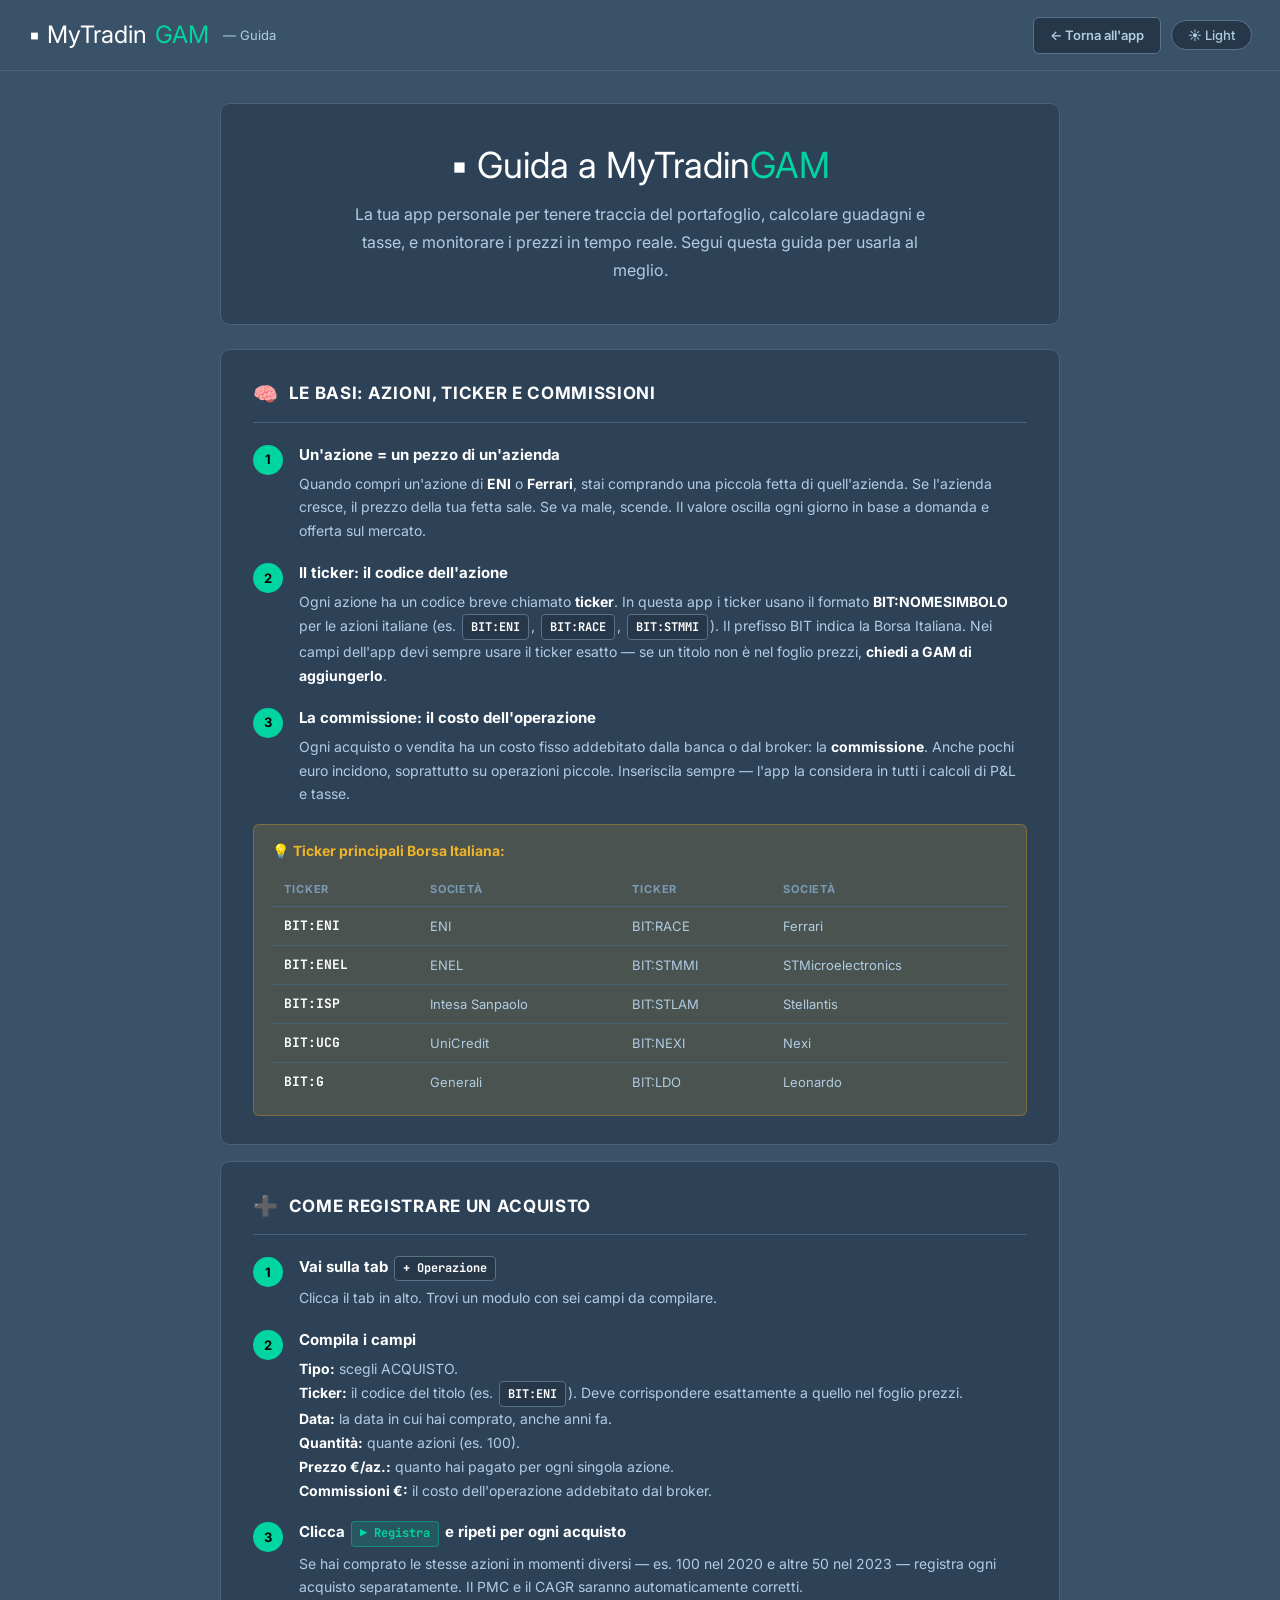
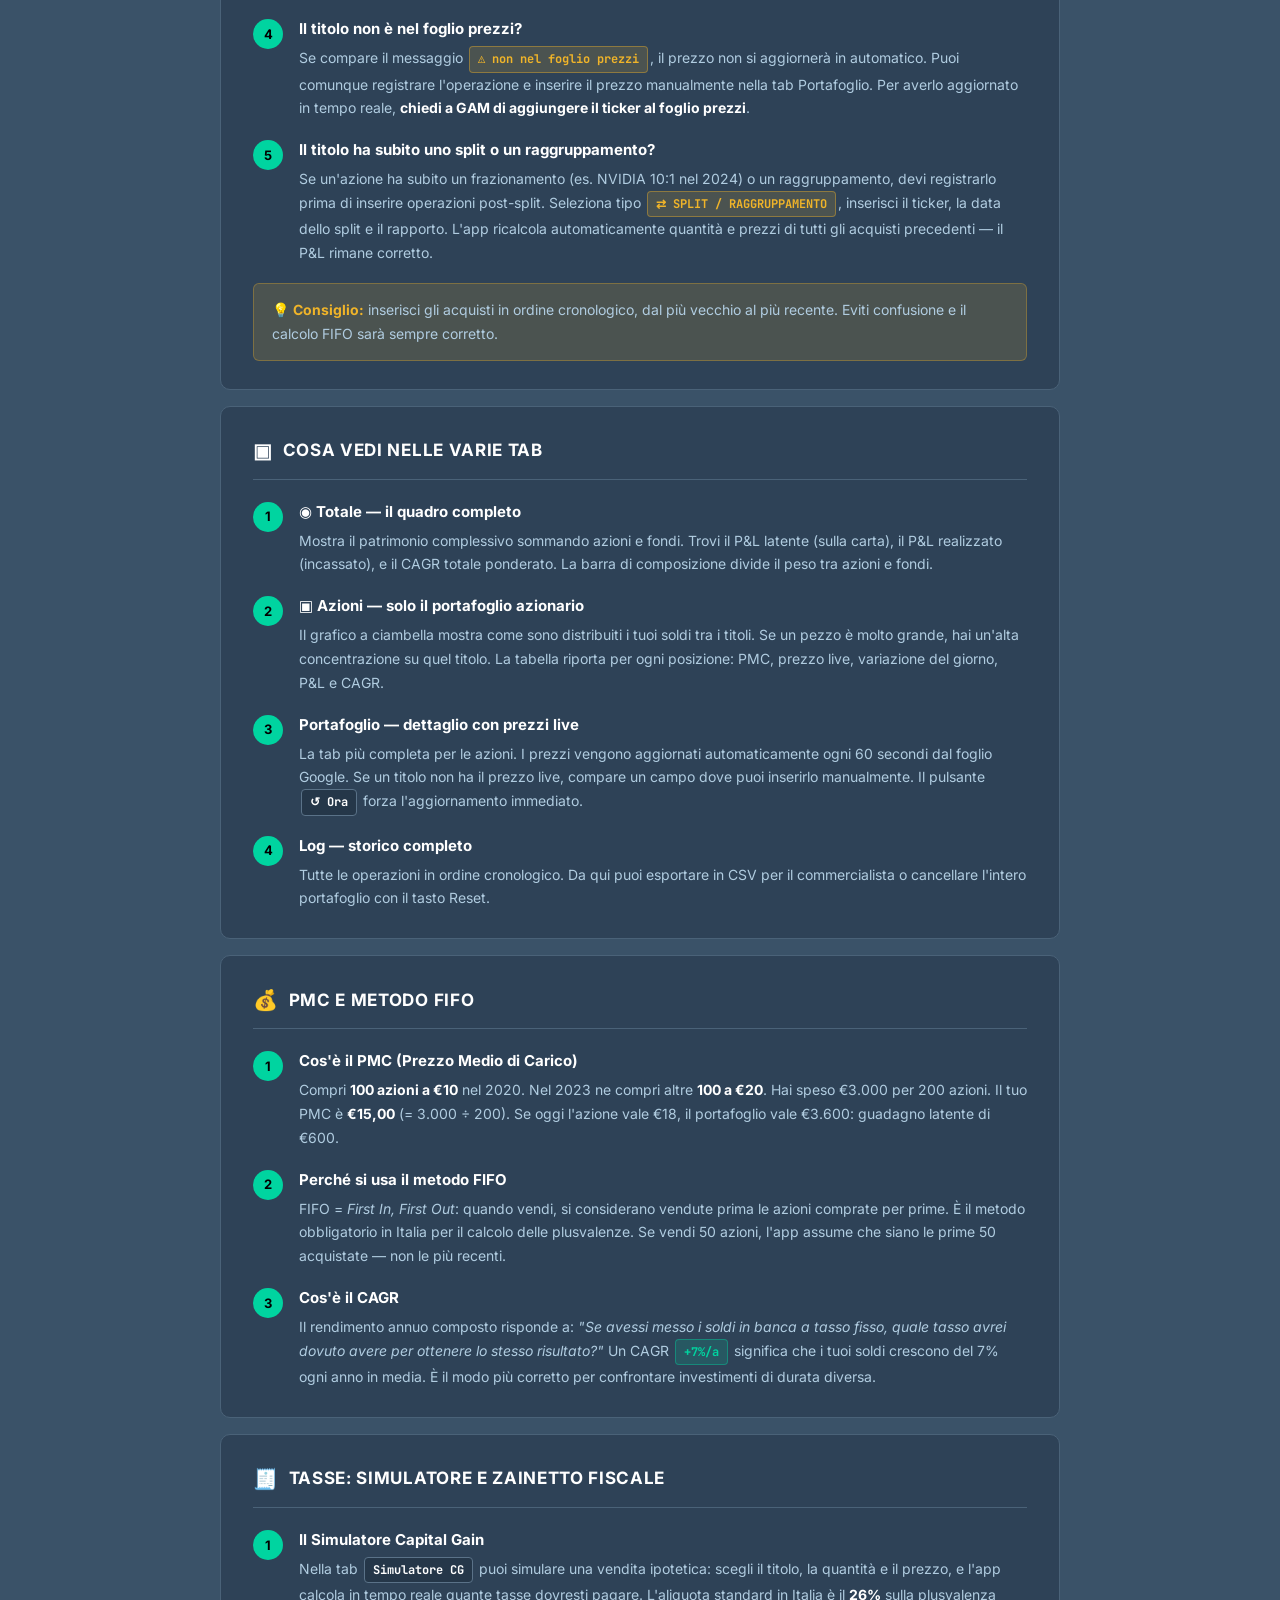
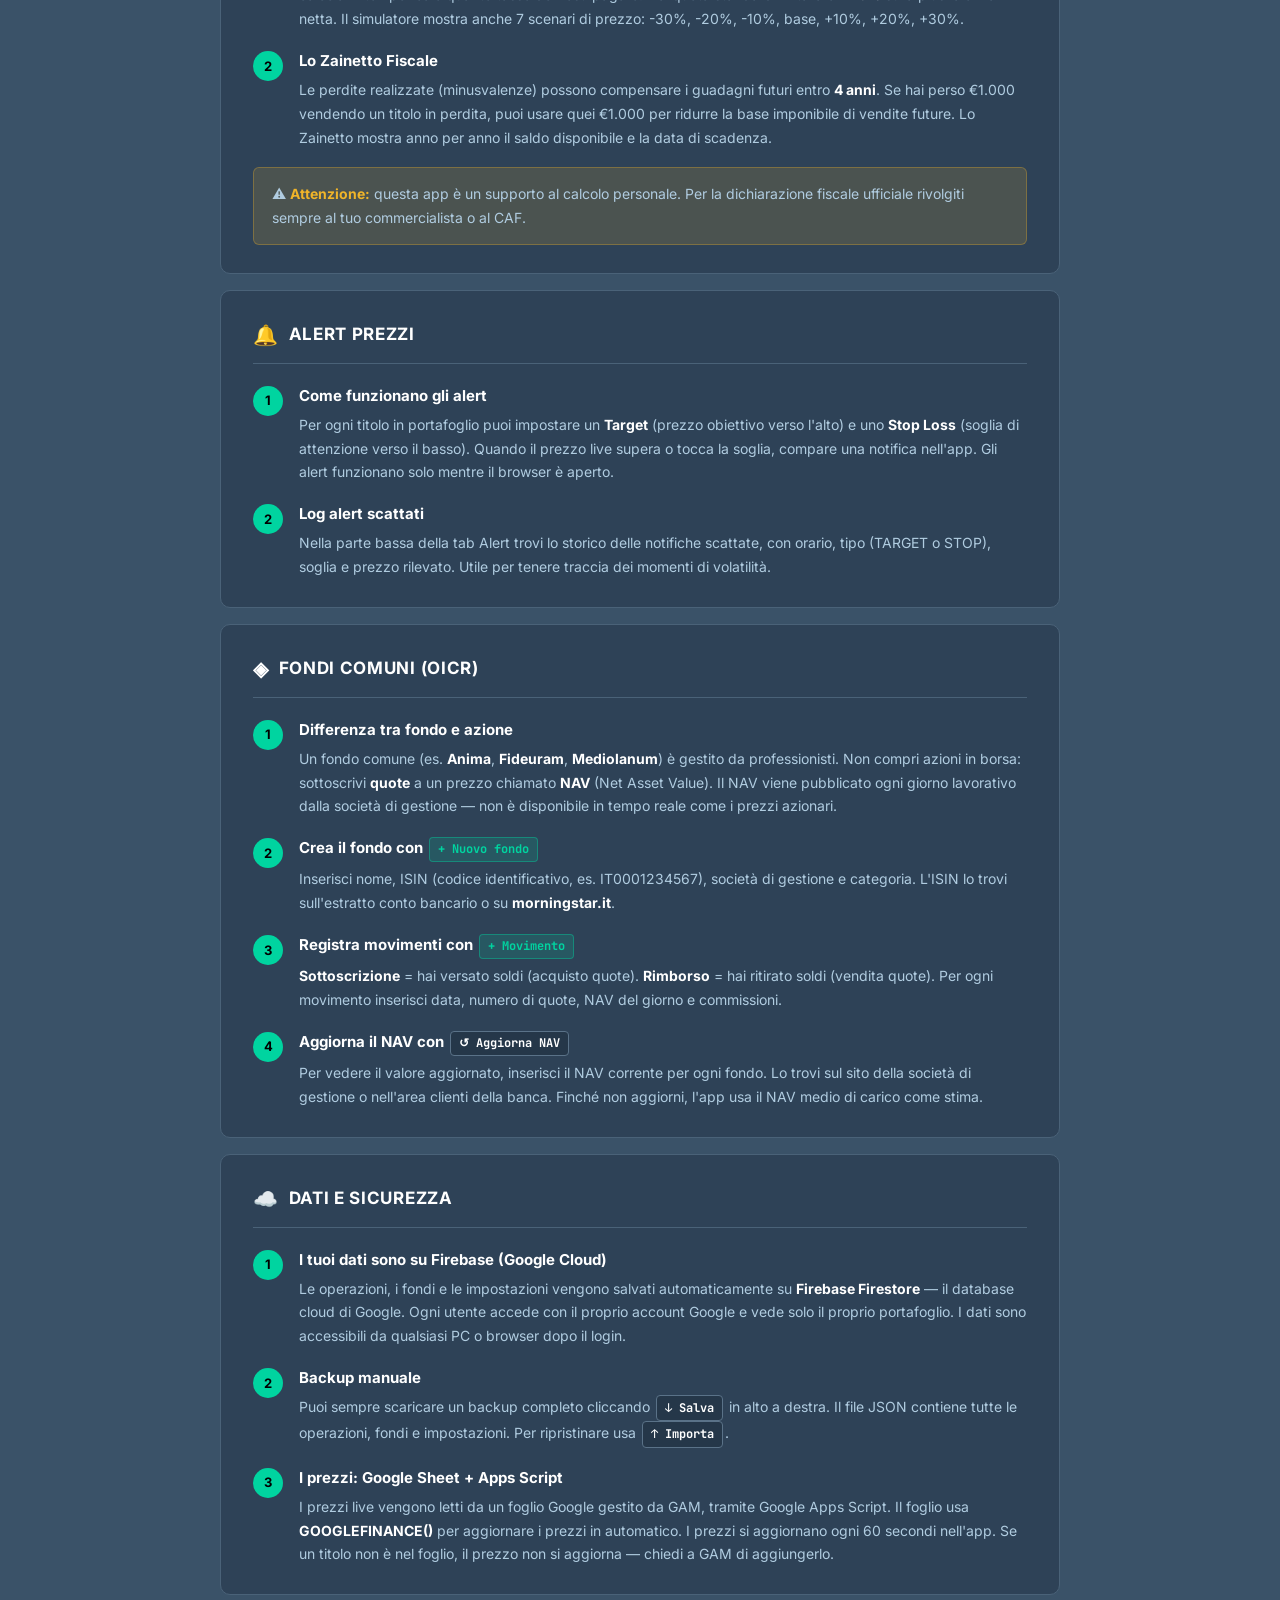
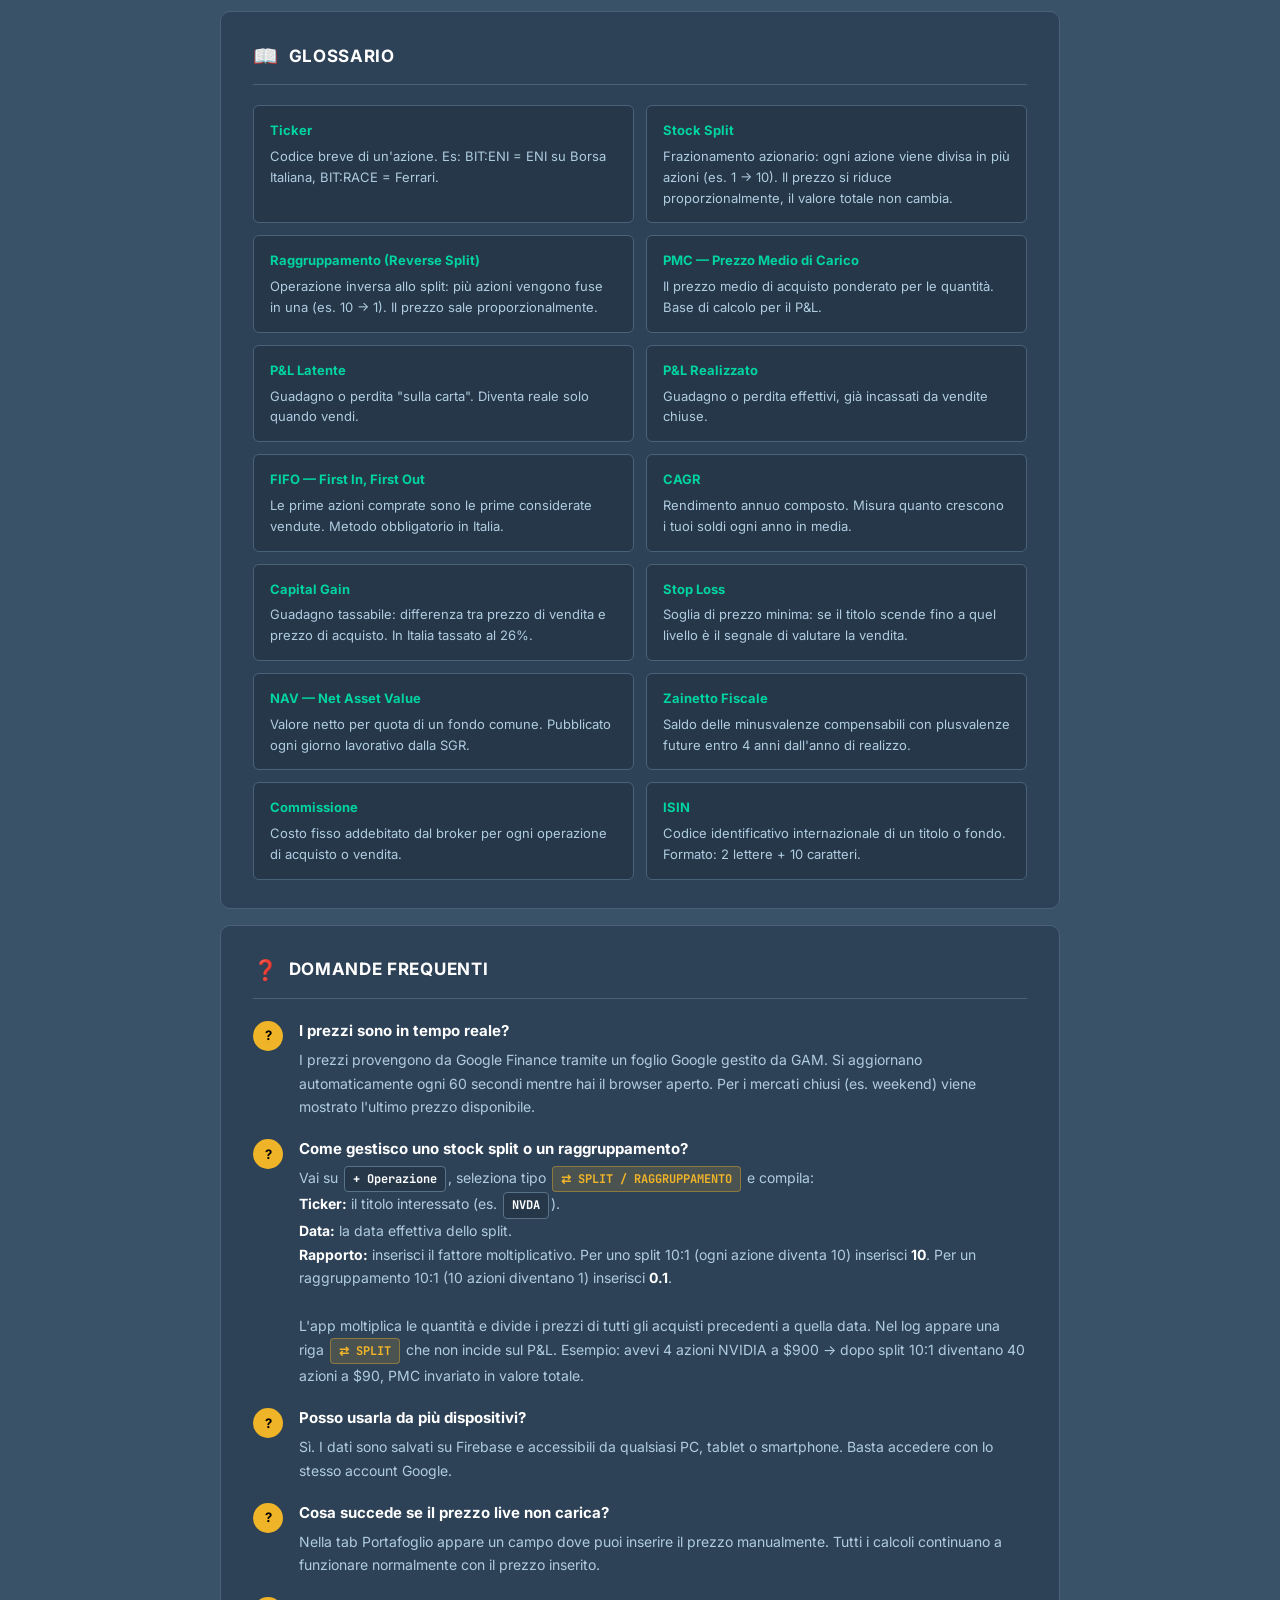
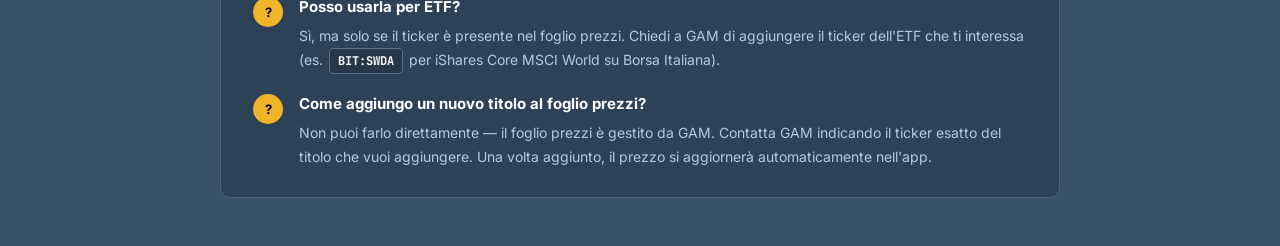
==== guida.html @ 36981336 "Add files via upload" ====
<!DOCTYPE html>
<html lang="it" data-theme="dark">
<head>
<meta charset="UTF-8">
<meta name="viewport" content="width=device-width, initial-scale=1.0">
<title>Guida · MyTradinGAM</title>
<link href="https://fonts.googleapis.com/css2?family=Inter:wght@400;500;600;700;800&family=JetBrains+Mono:wght@400;700&family=Instrument+Serif&display=swap" rel="stylesheet">
<style>
:root {
  --bg:#3a5268; --s1:#2e4257; --s2:#253749;
  --b1:#4a6278; --b2:#5a7288;
  --tx:#ffffff; --dim:#b0cce0; --muted:#7a9bb5;
  --g:#00d4a0; --gd:rgba(0,212,160,.15);
  --r:#ff4d6a; --rd:rgba(255,77,106,.15);
  --au:#f0b429; --aud:rgba(240,180,41,.15);
  --bl:#7aadcc; --bld:rgba(122,173,204,.18);
  --ac:#7aadcc;
  --mono:'JetBrains Mono','Courier New',monospace;
  --serif:'Instrument Serif',serif;
}
[data-theme="light"] {
  --bg:#f0f4f8; --s1:#ffffff; --s2:#e8eef4;
  --b1:#c8d8e8; --b2:#b0c4d8;
  --tx:#1a2a3a; --dim:#4a6278; --muted:#7a9bb5;
  --gd:rgba(0,160,120,.1); --rd:rgba(210,45,75,.1);
  --aud:rgba(190,135,15,.1); --bld:rgba(89,126,149,.12);
  --ac:#3a6285;
}
*{margin:0;padding:0;box-sizing:border-box}
body{background:var(--bg);color:var(--tx);font-family:'Inter',system-ui,sans-serif;font-size:16px;line-height:1.6;min-height:100vh;transition:background .25s,color .25s}

header{border-bottom:1px solid var(--b1);padding:16px 28px;display:flex;align-items:center;justify-content:space-between;position:sticky;top:0;background:var(--bg);backdrop-filter:blur(10px);z-index:100}
.logo{font-family:'Inter',sans-serif;font-size:24px;color:var(--tx);display:flex;align-items:center;gap:8px}
.logo em{color:var(--g);font-style:normal}
.logo-sub{font-size:14px;color:var(--dim);font-family:'Inter',sans-serif;font-weight:400;margin-left:4px}
.theme-btn{background:var(--s2);border:1px solid var(--b2);border-radius:20px;padding:6px 16px;cursor:pointer;font-family:'Inter',sans-serif;font-size:13px;font-weight:500;color:var(--dim);transition:all .2s;display:flex;align-items:center;gap:6px}
.theme-btn:hover{border-color:var(--g);color:var(--g)}
.back-btn{background:var(--s2);border:1px solid var(--b2);border-radius:6px;padding:7px 16px;cursor:pointer;font-family:'Inter',sans-serif;font-size:13px;font-weight:600;color:var(--dim);text-decoration:none;display:inline-flex;align-items:center;gap:6px;transition:all .2s}
.back-btn:hover{border-color:var(--g);color:var(--g)}

main{padding:32px 24px;max-width:900px;margin:0 auto}

.gu-wrap{max-width:840px;margin:0 auto}

.gu-hero{background:var(--s1);border:1px solid var(--b1);border-radius:10px;padding:40px 40px;margin-bottom:24px;text-align:center}
.gu-hero h1{font-family:'Inter',sans-serif;font-size:36px;color:var(--tx);font-weight:400;margin-bottom:12px;line-height:1.2}
.gu-hero p{color:var(--dim);font-size:16px;line-height:1.75;max-width:580px;margin:0 auto}

.gu-section{background:var(--s1);border:1px solid var(--b1);border-radius:10px;padding:28px 32px;margin-bottom:16px}
.gu-section h2{font-family:'Inter',sans-serif;font-size:17px;font-weight:700;color:var(--tx);margin-bottom:20px;display:flex;align-items:center;gap:10px;text-transform:uppercase;letter-spacing:.04em;padding-bottom:12px;border-bottom:1px solid var(--b1)}
.gu-section h2 .gu-icon{font-size:20px}

.gu-step{display:flex;gap:16px;margin-bottom:18px;align-items:flex-start}
.gu-step:last-child{margin-bottom:0}
.gu-num{width:30px;height:30px;border-radius:50%;background:var(--g);color:#000;font-size:13px;font-weight:700;display:flex;align-items:center;justify-content:center;flex-shrink:0;margin-top:2px}
.gu-num.q{background:var(--au)}
.gu-step-body{flex:1}
.gu-step-title{font-weight:700;color:var(--tx);margin-bottom:5px;font-size:15px}
.gu-step-desc{color:var(--dim);font-size:14px;line-height:1.7}
.gu-step-desc strong{color:var(--tx)}
.gu-step-desc br{margin-bottom:4px}

.gu-pill{display:inline-block;background:var(--s2);border:1px solid var(--b2);border-radius:4px;padding:2px 8px;font-size:12px;font-weight:700;color:var(--tx);margin:0 2px;font-family:var(--mono)}
.gu-pill.g{background:var(--gd);border-color:rgba(0,212,160,.4);color:var(--g)}
.gu-pill.r{background:var(--rd);border-color:rgba(255,77,106,.4);color:var(--r)}
.gu-pill.a{background:var(--aud);border-color:rgba(240,180,41,.4);color:var(--au)}

.gu-glossary{display:grid;grid-template-columns:1fr 1fr;gap:12px}
@media(max-width:600px){.gu-glossary{grid-template-columns:1fr}}
.gu-term{background:var(--s2);border:1px solid var(--b1);border-radius:6px;padding:14px 16px}
.gu-term-name{font-weight:700;color:var(--g);font-size:13px;margin-bottom:5px}
.gu-term-def{color:var(--dim);font-size:13px;line-height:1.6}

.gu-tip{background:var(--aud);border:1px solid rgba(240,180,41,.3);border-radius:6px;padding:14px 18px;font-size:14px;color:var(--dim);line-height:1.7;margin-top:18px}
.gu-tip strong{color:var(--au)}

.gu-new{display:inline-block;background:var(--gd);border:1px solid rgba(0,212,160,.3);border-radius:3px;padding:1px 7px;font-size:10px;font-weight:700;color:var(--g);text-transform:uppercase;letter-spacing:.06em;margin-left:8px;vertical-align:middle}

.gu-ticker-table{width:100%;border-collapse:collapse;margin-top:12px;font-size:13px}
.gu-ticker-table th{text-align:left;color:var(--muted);font-size:11px;text-transform:uppercase;letter-spacing:.08em;padding:7px 12px;border-bottom:1px solid var(--b1)}
.gu-ticker-table td{padding:8px 12px;border-bottom:1px solid var(--b1);color:var(--dim)}
.gu-ticker-table td:first-child{font-family:var(--mono);font-weight:700;color:var(--tx)}
.gu-ticker-table tr:last-child td{border-bottom:none}
</style>
</head>
<body>

<header>
<div class="logo">▪ MyTradin<em>GAM</em><span style="font-size:13px;color:var(--dim);font-family:'Inter',sans-serif;font-weight:400;margin-left:6px">— Guida</span></div>
  <div style="display:flex;gap:10px;align-items:center">
    <a class="back-btn" href="index.html">← Torna all'app</a>
    <button class="theme-btn" onclick="toggleTheme()" id="theme-btn">☀ Light</button>
  </div>
</header>

<main>
<div class="gu-wrap">

  <div class="gu-hero">
    <h1>▪ Guida a MyTradin<em style="color:var(--g);font-style:normal">GAM</em></h1>
    <p>La tua app personale per tenere traccia del portafoglio, calcolare guadagni e tasse, e monitorare i prezzi in tempo reale. Segui questa guida per usarla al meglio.</p>
  </div>

  <!-- SEZIONE 1 -->
  <div class="gu-section">
    <h2><span class="gu-icon">🧠</span> Le basi: azioni, ticker e commissioni</h2>
    <div class="gu-step">
      <div class="gu-num">1</div>
      <div class="gu-step-body">
        <div class="gu-step-title">Un'azione = un pezzo di un'azienda</div>
        <div class="gu-step-desc">Quando compri un'azione di <strong>ENI</strong> o <strong>Ferrari</strong>, stai comprando una piccola fetta di quell'azienda. Se l'azienda cresce, il prezzo della tua fetta sale. Se va male, scende. Il valore oscilla ogni giorno in base a domanda e offerta sul mercato.</div>
      </div>
    </div>
    <div class="gu-step">
      <div class="gu-num">2</div>
      <div class="gu-step-body">
        <div class="gu-step-title">Il ticker: il codice dell'azione</div>
        <div class="gu-step-desc">Ogni azione ha un codice breve chiamato <strong>ticker</strong>. In questa app i ticker usano il formato <strong>BIT:NOMESIMBOLO</strong> per le azioni italiane (es. <span class="gu-pill">BIT:ENI</span>, <span class="gu-pill">BIT:RACE</span>, <span class="gu-pill">BIT:STMMI</span>). Il prefisso BIT indica la Borsa Italiana. Nei campi dell'app devi sempre usare il ticker esatto — se un titolo non è nel foglio prezzi, <strong>chiedi a GAM di aggiungerlo</strong>.</div>
      </div>
    </div>
    <div class="gu-step">
      <div class="gu-num">3</div>
      <div class="gu-step-body">
        <div class="gu-step-title">La commissione: il costo dell'operazione</div>
        <div class="gu-step-desc">Ogni acquisto o vendita ha un costo fisso addebitato dalla banca o dal broker: la <strong>commissione</strong>. Anche pochi euro incidono, soprattutto su operazioni piccole. Inseriscila sempre — l'app la considera in tutti i calcoli di P&amp;L e tasse.</div>
      </div>
    </div>
    <div class="gu-tip">💡 <strong>Ticker principali Borsa Italiana:</strong>
      <table class="gu-ticker-table" style="margin-top:10px">
        <tr><th>Ticker</th><th>Società</th><th>Ticker</th><th>Società</th></tr>
        <tr><td>BIT:ENI</td><td>ENI</td><td>BIT:RACE</td><td>Ferrari</td></tr>
        <tr><td>BIT:ENEL</td><td>ENEL</td><td>BIT:STMMI</td><td>STMicroelectronics</td></tr>
        <tr><td>BIT:ISP</td><td>Intesa Sanpaolo</td><td>BIT:STLAM</td><td>Stellantis</td></tr>
        <tr><td>BIT:UCG</td><td>UniCredit</td><td>BIT:NEXI</td><td>Nexi</td></tr>
        <tr><td>BIT:G</td><td>Generali</td><td>BIT:LDO</td><td>Leonardo</td></tr>
      </table>
    </div>
  </div>

  <!-- SEZIONE 2 -->
  <div class="gu-section">
    <h2><span class="gu-icon">➕</span> Come registrare un acquisto</h2>
    <div class="gu-step">
      <div class="gu-num">1</div>
      <div class="gu-step-body">
        <div class="gu-step-title">Vai sulla tab <span class="gu-pill">+ Operazione</span></div>
        <div class="gu-step-desc">Clicca il tab in alto. Trovi un modulo con sei campi da compilare.</div>
      </div>
    </div>
    <div class="gu-step">
      <div class="gu-num">2</div>
      <div class="gu-step-body">
        <div class="gu-step-title">Compila i campi</div>
        <div class="gu-step-desc">
          <strong>Tipo:</strong> scegli ACQUISTO.<br>
          <strong>Ticker:</strong> il codice del titolo (es. <span class="gu-pill">BIT:ENI</span>). Deve corrispondere esattamente a quello nel foglio prezzi.<br>
          <strong>Data:</strong> la data in cui hai comprato, anche anni fa.<br>
          <strong>Quantità:</strong> quante azioni (es. 100).<br>
          <strong>Prezzo €/az.:</strong> quanto hai pagato per ogni singola azione.<br>
          <strong>Commissioni €:</strong> il costo dell'operazione addebitato dal broker.
        </div>
      </div>
    </div>
    <div class="gu-step">
      <div class="gu-num">3</div>
      <div class="gu-step-body">
        <div class="gu-step-title">Clicca <span class="gu-pill g">▶ Registra</span> e ripeti per ogni acquisto</div>
        <div class="gu-step-desc">Se hai comprato le stesse azioni in momenti diversi — es. 100 nel 2020 e altre 50 nel 2023 — registra ogni acquisto separatamente. Il PMC e il CAGR saranno automaticamente corretti.</div>
      </div>
    </div>
    <div class="gu-step">
      <div class="gu-num">4</div>
      <div class="gu-step-body">
        <div class="gu-step-title">Il titolo non è nel foglio prezzi?</div>
        <div class="gu-step-desc">Se compare il messaggio <span class="gu-pill a">⚠ non nel foglio prezzi</span>, il prezzo non si aggiornerà in automatico. Puoi comunque registrare l'operazione e inserire il prezzo manualmente nella tab Portafoglio. Per averlo aggiornato in tempo reale, <strong>chiedi a GAM di aggiungere il ticker al foglio prezzi</strong>.</div>
      </div>
    </div>
    <div class="gu-step">
      <div class="gu-num">5</div>
      <div class="gu-step-body">
        <div class="gu-step-title">Il titolo ha subito uno split o un raggruppamento?</div>
        <div class="gu-step-desc">Se un'azione ha subito un frazionamento (es. NVIDIA 10:1 nel 2024) o un raggruppamento, devi registrarlo prima di inserire operazioni post-split. Seleziona tipo <span class="gu-pill a">⇄ SPLIT / RAGGRUPPAMENTO</span>, inserisci il ticker, la data dello split e il rapporto. L'app ricalcola automaticamente quantità e prezzi di tutti gli acquisti precedenti — il P&amp;L rimane corretto.</div>
      </div>
    </div>
    <div class="gu-tip">💡 <strong>Consiglio:</strong> inserisci gli acquisti in ordine cronologico, dal più vecchio al più recente. Eviti confusione e il calcolo FIFO sarà sempre corretto.</div>
  </div>

  <!-- SEZIONE 3 -->
  <div class="gu-section">
    <h2><span class="gu-icon">▣</span> Cosa vedi nelle varie tab</h2>
    <div class="gu-step">
      <div class="gu-num">1</div>
      <div class="gu-step-body">
        <div class="gu-step-title">◉ Totale — il quadro completo</div>
        <div class="gu-step-desc">Mostra il patrimonio complessivo sommando azioni e fondi. Trovi il P&amp;L latente (sulla carta), il P&amp;L realizzato (incassato), e il CAGR totale ponderato. La barra di composizione divide il peso tra azioni e fondi.</div>
      </div>
    </div>
    <div class="gu-step">
      <div class="gu-num">2</div>
      <div class="gu-step-body">
        <div class="gu-step-title">▣ Azioni — solo il portafoglio azionario</div>
        <div class="gu-step-desc">Il grafico a ciambella mostra come sono distribuiti i tuoi soldi tra i titoli. Se un pezzo è molto grande, hai un'alta concentrazione su quel titolo. La tabella riporta per ogni posizione: PMC, prezzo live, variazione del giorno, P&amp;L e CAGR.</div>
      </div>
    </div>
    <div class="gu-step">
      <div class="gu-num">3</div>
      <div class="gu-step-body">
        <div class="gu-step-title">Portafoglio — dettaglio con prezzi live</div>
        <div class="gu-step-desc">La tab più completa per le azioni. I prezzi vengono aggiornati automaticamente ogni 60 secondi dal foglio Google. Se un titolo non ha il prezzo live, compare un campo dove puoi inserirlo manualmente. Il pulsante <span class="gu-pill">↺ Ora</span> forza l'aggiornamento immediato.</div>
      </div>
    </div>
    <div class="gu-step">
      <div class="gu-num">4</div>
      <div class="gu-step-body">
        <div class="gu-step-title">Log — storico completo</div>
        <div class="gu-step-desc">Tutte le operazioni in ordine cronologico. Da qui puoi esportare in CSV per il commercialista o cancellare l'intero portafoglio con il tasto Reset.</div>
      </div>
    </div>
  </div>

  <!-- SEZIONE 4 -->
  <div class="gu-section">
    <h2><span class="gu-icon">💰</span> PMC e metodo FIFO</h2>
    <div class="gu-step">
      <div class="gu-num">1</div>
      <div class="gu-step-body">
        <div class="gu-step-title">Cos'è il PMC (Prezzo Medio di Carico)</div>
        <div class="gu-step-desc">Compri <strong>100 azioni a €10</strong> nel 2020. Nel 2023 ne compri altre <strong>100 a €20</strong>. Hai speso €3.000 per 200 azioni. Il tuo PMC è <strong>€15,00</strong> (= 3.000 ÷ 200). Se oggi l'azione vale €18, il portafoglio vale €3.600: guadagno latente di €600.</div>
      </div>
    </div>
    <div class="gu-step">
      <div class="gu-num">2</div>
      <div class="gu-step-body">
        <div class="gu-step-title">Perché si usa il metodo FIFO</div>
        <div class="gu-step-desc">FIFO = <em>First In, First Out</em>: quando vendi, si considerano vendute prima le azioni comprate per prime. È il metodo obbligatorio in Italia per il calcolo delle plusvalenze. Se vendi 50 azioni, l'app assume che siano le prime 50 acquistate — non le più recenti.</div>
      </div>
    </div>
    <div class="gu-step">
      <div class="gu-num">3</div>
      <div class="gu-step-body">
        <div class="gu-step-title">Cos'è il CAGR</div>
        <div class="gu-step-desc">Il rendimento annuo composto risponde a: <em>"Se avessi messo i soldi in banca a tasso fisso, quale tasso avrei dovuto avere per ottenere lo stesso risultato?"</em> Un CAGR <span class="gu-pill g">+7%/a</span> significa che i tuoi soldi crescono del 7% ogni anno in media. È il modo più corretto per confrontare investimenti di durata diversa.</div>
      </div>
    </div>
  </div>

  <!-- SEZIONE 5 -->
  <div class="gu-section">
    <h2><span class="gu-icon">🧾</span> Tasse: Simulatore e Zainetto Fiscale</h2>
    <div class="gu-step">
      <div class="gu-num">1</div>
      <div class="gu-step-body">
        <div class="gu-step-title">Il Simulatore Capital Gain</div>
        <div class="gu-step-desc">Nella tab <span class="gu-pill">Simulatore CG</span> puoi simulare una vendita ipotetica: scegli il titolo, la quantità e il prezzo, e l'app calcola in tempo reale quante tasse dovresti pagare. L'aliquota standard in Italia è il <strong>26%</strong> sulla plusvalenza netta. Il simulatore mostra anche 7 scenari di prezzo: -30%, -20%, -10%, base, +10%, +20%, +30%.</div>
      </div>
    </div>
    <div class="gu-step">
      <div class="gu-num">2</div>
      <div class="gu-step-body">
        <div class="gu-step-title">Lo Zainetto Fiscale</div>
        <div class="gu-step-desc">Le perdite realizzate (minusvalenze) possono compensare i guadagni futuri entro <strong>4 anni</strong>. Se hai perso €1.000 vendendo un titolo in perdita, puoi usare quei €1.000 per ridurre la base imponibile di vendite future. Lo Zainetto mostra anno per anno il saldo disponibile e la data di scadenza.</div>
      </div>
    </div>
    <div class="gu-tip">⚠ <strong>Attenzione:</strong> questa app è un supporto al calcolo personale. Per la dichiarazione fiscale ufficiale rivolgiti sempre al tuo commercialista o al CAF.</div>
  </div>

  <!-- SEZIONE 6 -->
  <div class="gu-section">
    <h2><span class="gu-icon">🔔</span> Alert Prezzi</h2>
    <div class="gu-step">
      <div class="gu-num">1</div>
      <div class="gu-step-body">
        <div class="gu-step-title">Come funzionano gli alert</div>
        <div class="gu-step-desc">Per ogni titolo in portafoglio puoi impostare un <strong>Target</strong> (prezzo obiettivo verso l'alto) e uno <strong>Stop Loss</strong> (soglia di attenzione verso il basso). Quando il prezzo live supera o tocca la soglia, compare una notifica nell'app. Gli alert funzionano solo mentre il browser è aperto.</div>
      </div>
    </div>
    <div class="gu-step">
      <div class="gu-num">2</div>
      <div class="gu-step-body">
        <div class="gu-step-title">Log alert scattati</div>
        <div class="gu-step-desc">Nella parte bassa della tab Alert trovi lo storico delle notifiche scattate, con orario, tipo (TARGET o STOP), soglia e prezzo rilevato. Utile per tenere traccia dei momenti di volatilità.</div>
      </div>
    </div>
  </div>

  <!-- SEZIONE 7 -->
  <div class="gu-section">
    <h2><span class="gu-icon">◈</span> Fondi comuni (OICR)</h2>
    <div class="gu-step">
      <div class="gu-num">1</div>
      <div class="gu-step-body">
        <div class="gu-step-title">Differenza tra fondo e azione</div>
        <div class="gu-step-desc">Un fondo comune (es. <strong>Anima</strong>, <strong>Fideuram</strong>, <strong>Mediolanum</strong>) è gestito da professionisti. Non compri azioni in borsa: sottoscrivi <strong>quote</strong> a un prezzo chiamato <strong>NAV</strong> (Net Asset Value). Il NAV viene pubblicato ogni giorno lavorativo dalla società di gestione — non è disponibile in tempo reale come i prezzi azionari.</div>
      </div>
    </div>
    <div class="gu-step">
      <div class="gu-num">2</div>
      <div class="gu-step-body">
        <div class="gu-step-title">Crea il fondo con <span class="gu-pill g">+ Nuovo fondo</span></div>
        <div class="gu-step-desc">Inserisci nome, ISIN (codice identificativo, es. IT0001234567), società di gestione e categoria. L'ISIN lo trovi sull'estratto conto bancario o su <strong>morningstar.it</strong>.</div>
      </div>
    </div>
    <div class="gu-step">
      <div class="gu-num">3</div>
      <div class="gu-step-body">
        <div class="gu-step-title">Registra movimenti con <span class="gu-pill g">+ Movimento</span></div>
        <div class="gu-step-desc"><strong>Sottoscrizione</strong> = hai versato soldi (acquisto quote). <strong>Rimborso</strong> = hai ritirato soldi (vendita quote). Per ogni movimento inserisci data, numero di quote, NAV del giorno e commissioni.</div>
      </div>
    </div>
    <div class="gu-step">
      <div class="gu-num">4</div>
      <div class="gu-step-body">
        <div class="gu-step-title">Aggiorna il NAV con <span class="gu-pill">↺ Aggiorna NAV</span></div>
        <div class="gu-step-desc">Per vedere il valore aggiornato, inserisci il NAV corrente per ogni fondo. Lo trovi sul sito della società di gestione o nell'area clienti della banca. Finché non aggiorni, l'app usa il NAV medio di carico come stima.</div>
      </div>
    </div>
  </div>

  <!-- SEZIONE 8 -->
  <div class="gu-section">
    <h2><span class="gu-icon">☁️</span> Dati e sicurezza</h2>
    <div class="gu-step">
      <div class="gu-num">1</div>
      <div class="gu-step-body">
        <div class="gu-step-title">I tuoi dati sono su Firebase (Google Cloud)</div>
        <div class="gu-step-desc">Le operazioni, i fondi e le impostazioni vengono salvati automaticamente su <strong>Firebase Firestore</strong> — il database cloud di Google. Ogni utente accede con il proprio account Google e vede solo il proprio portafoglio. I dati sono accessibili da qualsiasi PC o browser dopo il login.</div>
      </div>
    </div>
    <div class="gu-step">
      <div class="gu-num">2</div>
      <div class="gu-step-body">
        <div class="gu-step-title">Backup manuale</div>
        <div class="gu-step-desc">Puoi sempre scaricare un backup completo cliccando <span class="gu-pill">↓ Salva</span> in alto a destra. Il file JSON contiene tutte le operazioni, fondi e impostazioni. Per ripristinare usa <span class="gu-pill">↑ Importa</span>.</div>
      </div>
    </div>
    <div class="gu-step">
      <div class="gu-num">3</div>
      <div class="gu-step-body">
        <div class="gu-step-title">I prezzi: Google Sheet + Apps Script</div>
        <div class="gu-step-desc">I prezzi live vengono letti da un foglio Google gestito da GAM, tramite Google Apps Script. Il foglio usa <strong>GOOGLEFINANCE()</strong> per aggiornare i prezzi in automatico. I prezzi si aggiornano ogni 60 secondi nell'app. Se un titolo non è nel foglio, il prezzo non si aggiorna — chiedi a GAM di aggiungerlo.</div>
      </div>
    </div>
  </div>

  <!-- SEZIONE 9 - GLOSSARIO -->
  <div class="gu-section">
    <h2><span class="gu-icon">📖</span> Glossario</h2>
    <div class="gu-glossary">
      <div class="gu-term"><div class="gu-term-name">Ticker</div><div class="gu-term-def">Codice breve di un'azione. Es: BIT:ENI = ENI su Borsa Italiana, BIT:RACE = Ferrari.</div></div>
      <div class="gu-term"><div class="gu-term-name">Stock Split</div><div class="gu-term-def">Frazionamento azionario: ogni azione viene divisa in più azioni (es. 1 → 10). Il prezzo si riduce proporzionalmente, il valore totale non cambia.</div></div>
      <div class="gu-term"><div class="gu-term-name">Raggruppamento (Reverse Split)</div><div class="gu-term-def">Operazione inversa allo split: più azioni vengono fuse in una (es. 10 → 1). Il prezzo sale proporzionalmente.</div></div>
      <div class="gu-term"><div class="gu-term-name">PMC — Prezzo Medio di Carico</div><div class="gu-term-def">Il prezzo medio di acquisto ponderato per le quantità. Base di calcolo per il P&amp;L.</div></div>
      <div class="gu-term"><div class="gu-term-name">P&amp;L Latente</div><div class="gu-term-def">Guadagno o perdita "sulla carta". Diventa reale solo quando vendi.</div></div>
      <div class="gu-term"><div class="gu-term-name">P&amp;L Realizzato</div><div class="gu-term-def">Guadagno o perdita effettivi, già incassati da vendite chiuse.</div></div>
      <div class="gu-term"><div class="gu-term-name">FIFO — First In, First Out</div><div class="gu-term-def">Le prime azioni comprate sono le prime considerate vendute. Metodo obbligatorio in Italia.</div></div>
      <div class="gu-term"><div class="gu-term-name">CAGR</div><div class="gu-term-def">Rendimento annuo composto. Misura quanto crescono i tuoi soldi ogni anno in media.</div></div>
      <div class="gu-term"><div class="gu-term-name">Capital Gain</div><div class="gu-term-def">Guadagno tassabile: differenza tra prezzo di vendita e prezzo di acquisto. In Italia tassato al 26%.</div></div>
      <div class="gu-term"><div class="gu-term-name">Stop Loss</div><div class="gu-term-def">Soglia di prezzo minima: se il titolo scende fino a quel livello è il segnale di valutare la vendita.</div></div>
      <div class="gu-term"><div class="gu-term-name">NAV — Net Asset Value</div><div class="gu-term-def">Valore netto per quota di un fondo comune. Pubblicato ogni giorno lavorativo dalla SGR.</div></div>
      <div class="gu-term"><div class="gu-term-name">Zainetto Fiscale</div><div class="gu-term-def">Saldo delle minusvalenze compensabili con plusvalenze future entro 4 anni dall'anno di realizzo.</div></div>
      <div class="gu-term"><div class="gu-term-name">Commissione</div><div class="gu-term-def">Costo fisso addebitato dal broker per ogni operazione di acquisto o vendita.</div></div>
      <div class="gu-term"><div class="gu-term-name">ISIN</div><div class="gu-term-def">Codice identificativo internazionale di un titolo o fondo. Formato: 2 lettere + 10 caratteri.</div></div>
    </div>
  </div>

  <!-- SEZIONE 10 - FAQ -->
  <div class="gu-section">
    <h2><span class="gu-icon">❓</span> Domande frequenti</h2>
    <div class="gu-step">
      <div class="gu-num q">?</div>
      <div class="gu-step-body">
        <div class="gu-step-title">I prezzi sono in tempo reale?</div>
        <div class="gu-step-desc">I prezzi provengono da Google Finance tramite un foglio Google gestito da GAM. Si aggiornano automaticamente ogni 60 secondi mentre hai il browser aperto. Per i mercati chiusi (es. weekend) viene mostrato l'ultimo prezzo disponibile.</div>
      </div>
    </div>
    <div class="gu-step">
      <div class="gu-num q">?</div>
      <div class="gu-step-body">
        <div class="gu-step-title">Come gestisco uno stock split o un raggruppamento?</div>
        <div class="gu-step-desc">Vai su <span class="gu-pill">+ Operazione</span>, seleziona tipo <span class="gu-pill a">⇄ SPLIT / RAGGRUPPAMENTO</span> e compila:
          <br><strong>Ticker:</strong> il titolo interessato (es. <span class="gu-pill">NVDA</span>).
          <br><strong>Data:</strong> la data effettiva dello split.
          <br><strong>Rapporto:</strong> inserisci il fattore moltiplicativo. Per uno split 10:1 (ogni azione diventa 10) inserisci <strong>10</strong>. Per un raggruppamento 10:1 (10 azioni diventano 1) inserisci <strong>0.1</strong>.
          <br><br>L'app moltiplica le quantità e divide i prezzi di tutti gli acquisti precedenti a quella data. Nel log appare una riga <span class="gu-pill a">⇄ SPLIT</span> che non incide sul P&amp;L. Esempio: avevi 4 azioni NVIDIA a $900 → dopo split 10:1 diventano 40 azioni a $90, PMC invariato in valore totale.</div>
      </div>
    </div>
    <div class="gu-step">
      <div class="gu-num q">?</div>
      <div class="gu-step-body">
        <div class="gu-step-title">Posso usarla da più dispositivi?</div>
        <div class="gu-step-desc">Sì. I dati sono salvati su Firebase e accessibili da qualsiasi PC, tablet o smartphone. Basta accedere con lo stesso account Google.</div>
      </div>
    </div>
    <div class="gu-step">
      <div class="gu-num q">?</div>
      <div class="gu-step-body">
        <div class="gu-step-title">Cosa succede se il prezzo live non carica?</div>
        <div class="gu-step-desc">Nella tab Portafoglio appare un campo dove puoi inserire il prezzo manualmente. Tutti i calcoli continuano a funzionare normalmente con il prezzo inserito.</div>
      </div>
    </div>
    <div class="gu-step">
      <div class="gu-num q">?</div>
      <div class="gu-step-body">
        <div class="gu-step-title">Posso usarla per ETF?</div>
        <div class="gu-step-desc">Sì, ma solo se il ticker è presente nel foglio prezzi. Chiedi a GAM di aggiungere il ticker dell'ETF che ti interessa (es. <span class="gu-pill">BIT:SWDA</span> per iShares Core MSCI World su Borsa Italiana).</div>
      </div>
    </div>
    <div class="gu-step">
      <div class="gu-num q">?</div>
      <div class="gu-step-body">
        <div class="gu-step-title">Come aggiungo un nuovo titolo al foglio prezzi?</div>
        <div class="gu-step-desc">Non puoi farlo direttamente — il foglio prezzi è gestito da GAM. Contatta GAM indicando il ticker esatto del titolo che vuoi aggiungere. Una volta aggiunto, il prezzo si aggiornerà automaticamente nell'app.</div>
      </div>
    </div>
  </div>

</div>
</main>

<script>
var isDark = true;
try { isDark = localStorage.getItem('pd3_theme') !== 'light'; } catch(e) {}
function applyTheme() {
  document.documentElement.setAttribute('data-theme', isDark ? 'dark' : 'light');
  document.getElementById('theme-btn').textContent = isDark ? '☀ Light' : '☾ Dark';
}
function toggleTheme() {
  isDark = !isDark;
  try { localStorage.setItem('pd3_theme', isDark ? 'dark' : 'light'); } catch(e) {}
  applyTheme();
}
applyTheme();
</script>
</body>
</html>
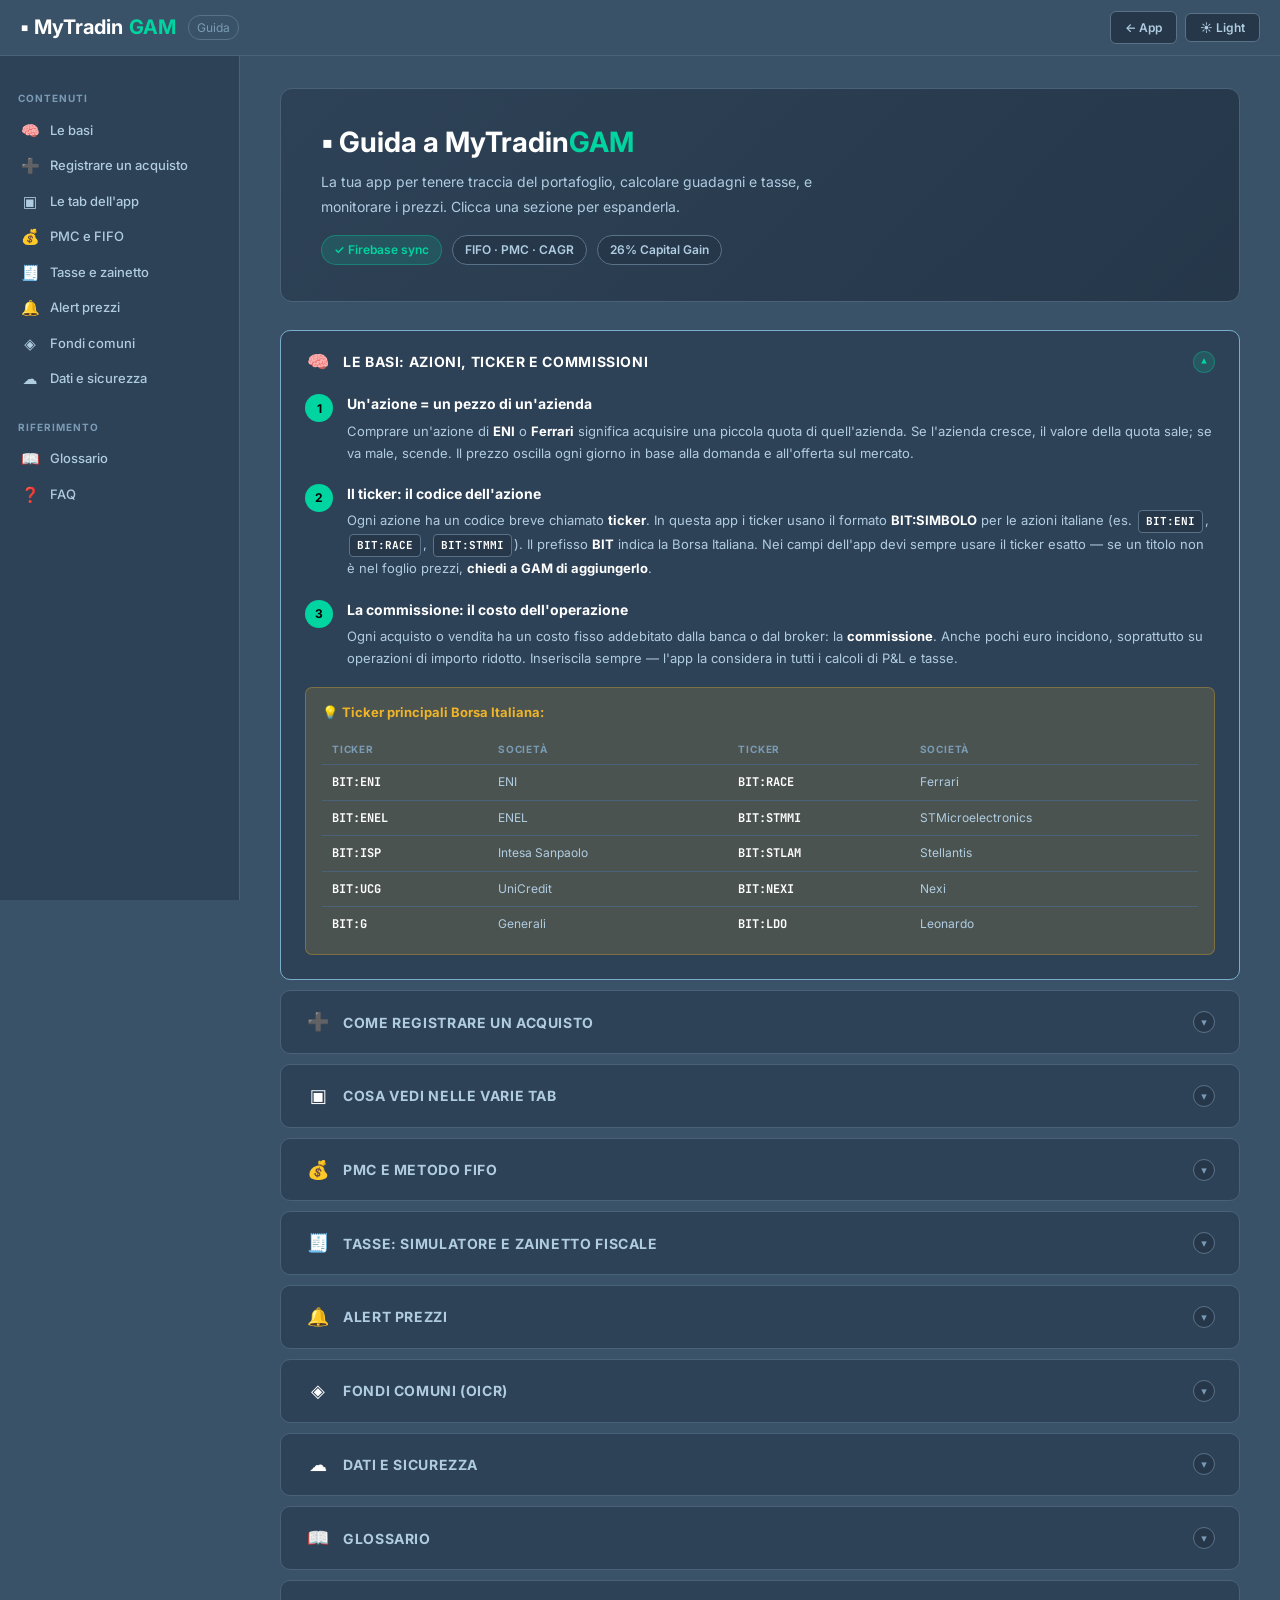
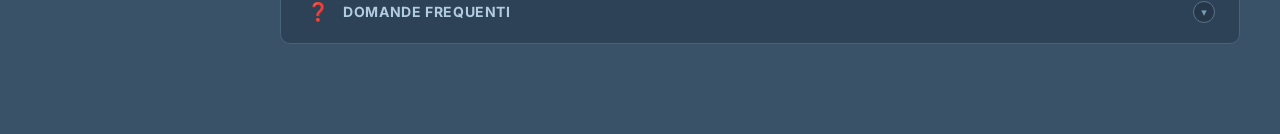
==== commit 570ee3d8: "Add files via upload" ====
--- a/guida.html
+++ b/guida.html
@@ -4,7 +4,7 @@
 <meta charset="UTF-8">
 <meta name="viewport" content="width=device-width, initial-scale=1.0">
 <title>Guida · MyTradinGAM</title>
-<link href="https://fonts.googleapis.com/css2?family=Inter:wght@400;500;600;700;800&family=JetBrains+Mono:wght@400;700&family=Instrument+Serif&display=swap" rel="stylesheet">
+<link href="https://fonts.googleapis.com/css2?family=Inter:wght@400;500;600;700;800&family=JetBrains+Mono:wght@400;700&display=swap" rel="stylesheet">
 <style>
 :root {
   --bg:#3a5268; --s1:#2e4257; --s2:#253749;
@@ -16,7 +16,8 @@
   --bl:#7aadcc; --bld:rgba(122,173,204,.18);
   --ac:#7aadcc;
   --mono:'JetBrains Mono','Courier New',monospace;
-  --serif:'Instrument Serif',serif;
+  --sidebar-w: 240px;
+  --header-h: 56px;
 }
 [data-theme="light"] {
   --bg:#f0f4f8; --s1:#ffffff; --s2:#e8eef4;
@@ -27,397 +28,632 @@
   --ac:#3a6285;
 }
 *{margin:0;padding:0;box-sizing:border-box}
-body{background:var(--bg);color:var(--tx);font-family:'Inter',system-ui,sans-serif;font-size:16px;line-height:1.6;min-height:100vh;transition:background .25s,color .25s}
-
-header{border-bottom:1px solid var(--b1);padding:16px 28px;display:flex;align-items:center;justify-content:space-between;position:sticky;top:0;background:var(--bg);backdrop-filter:blur(10px);z-index:100}
-.logo{font-family:'Inter',sans-serif;font-size:24px;color:var(--tx);display:flex;align-items:center;gap:8px}
+body{background:var(--bg);color:var(--tx);font-family:'Inter',system-ui,sans-serif;font-size:15px;line-height:1.65;min-height:100vh;transition:background .25s,color .25s}
+
+/* ── HEADER ── */
+header{
+  height:var(--header-h);border-bottom:1px solid var(--b1);
+  padding:0 20px;display:flex;align-items:center;justify-content:space-between;
+  position:fixed;top:0;left:0;right:0;background:var(--bg);z-index:200;
+}
+.logo{font-family:'Inter',sans-serif;font-size:20px;font-weight:700;color:var(--tx);display:flex;align-items:center;gap:6px}
 .logo em{color:var(--g);font-style:normal}
-.logo-sub{font-size:14px;color:var(--dim);font-family:'Inter',sans-serif;font-weight:400;margin-left:4px}
-.theme-btn{background:var(--s2);border:1px solid var(--b2);border-radius:20px;padding:6px 16px;cursor:pointer;font-family:'Inter',sans-serif;font-size:13px;font-weight:500;color:var(--dim);transition:all .2s;display:flex;align-items:center;gap:6px}
-.theme-btn:hover{border-color:var(--g);color:var(--g)}
-.back-btn{background:var(--s2);border:1px solid var(--b2);border-radius:6px;padding:7px 16px;cursor:pointer;font-family:'Inter',sans-serif;font-size:13px;font-weight:600;color:var(--dim);text-decoration:none;display:inline-flex;align-items:center;gap:6px;transition:all .2s}
-.back-btn:hover{border-color:var(--g);color:var(--g)}
-
-main{padding:32px 24px;max-width:900px;margin:0 auto}
-
-.gu-wrap{max-width:840px;margin:0 auto}
-
-.gu-hero{background:var(--s1);border:1px solid var(--b1);border-radius:10px;padding:40px 40px;margin-bottom:24px;text-align:center}
-.gu-hero h1{font-family:'Inter',sans-serif;font-size:36px;color:var(--tx);font-weight:400;margin-bottom:12px;line-height:1.2}
-.gu-hero p{color:var(--dim);font-size:16px;line-height:1.75;max-width:580px;margin:0 auto}
-
-.gu-section{background:var(--s1);border:1px solid var(--b1);border-radius:10px;padding:28px 32px;margin-bottom:16px}
-.gu-section h2{font-family:'Inter',sans-serif;font-size:17px;font-weight:700;color:var(--tx);margin-bottom:20px;display:flex;align-items:center;gap:10px;text-transform:uppercase;letter-spacing:.04em;padding-bottom:12px;border-bottom:1px solid var(--b1)}
-.gu-section h2 .gu-icon{font-size:20px}
-
-.gu-step{display:flex;gap:16px;margin-bottom:18px;align-items:flex-start}
+.logo-tag{font-size:12px;color:var(--muted);font-weight:400;margin-left:6px;padding:2px 8px;border:1px solid var(--b2);border-radius:12px}
+.hdr-btns{display:flex;gap:8px;align-items:center}
+.btn-sm{background:var(--s2);border:1px solid var(--b2);border-radius:6px;padding:6px 14px;cursor:pointer;font-family:'Inter',sans-serif;font-size:12px;font-weight:600;color:var(--dim);text-decoration:none;display:inline-flex;align-items:center;gap:5px;transition:all .2s;white-space:nowrap}
+.btn-sm:hover{border-color:var(--g);color:var(--g)}
+
+/* ── LAYOUT ── */
+.layout{display:flex;margin-top:var(--header-h);min-height:calc(100vh - var(--header-h))}
+
+/* ── SIDEBAR ── */
+.sidebar{
+  width:var(--sidebar-w);flex-shrink:0;
+  position:fixed;top:var(--header-h);left:0;bottom:0;
+  background:var(--s1);border-right:1px solid var(--b1);
+  overflow-y:auto;padding:20px 0;z-index:100;
+}
+.sidebar::-webkit-scrollbar{width:4px}
+.sidebar::-webkit-scrollbar-track{background:transparent}
+.sidebar::-webkit-scrollbar-thumb{background:var(--b2);border-radius:2px}
+
+.nav-section-label{
+  font-size:10px;font-weight:700;text-transform:uppercase;letter-spacing:.1em;
+  color:var(--muted);padding:14px 18px 6px;
+}
+.nav-link{
+  display:flex;align-items:center;gap:10px;
+  padding:8px 18px;cursor:pointer;
+  font-size:13px;font-weight:500;color:var(--dim);
+  text-decoration:none;border-left:2px solid transparent;
+  transition:all .18s;line-height:1.3;
+}
+.nav-link:hover{color:var(--tx);background:var(--s2)}
+.nav-link.active{color:var(--g);border-left-color:var(--g);background:var(--gd)}
+.nav-icon{font-size:15px;flex-shrink:0;width:20px;text-align:center}
+
+/* ── MAIN CONTENT ── */
+main{margin-left:var(--sidebar-w);flex:1;padding:32px 40px 80px;max-width:calc(860px + var(--sidebar-w));min-width:0}
+
+/* ── HERO ── */
+.gu-hero{
+  background:linear-gradient(135deg,var(--s1) 0%,var(--s2) 100%);
+  border:1px solid var(--b1);border-radius:12px;
+  padding:36px 40px;margin-bottom:28px;
+}
+.gu-hero h1{font-size:28px;font-weight:700;color:var(--tx);margin-bottom:10px;line-height:1.25}
+.gu-hero p{color:var(--dim);font-size:14px;line-height:1.75;max-width:540px}
+.gu-hero-meta{margin-top:16px;display:flex;gap:10px;flex-wrap:wrap}
+.gu-badge{display:inline-flex;align-items:center;gap:5px;background:var(--s2);border:1px solid var(--b2);border-radius:20px;padding:4px 12px;font-size:12px;font-weight:600;color:var(--dim)}
+.gu-badge.g{background:var(--gd);border-color:rgba(0,212,160,.35);color:var(--g)}
+
+/* ── ACCORDION SECTION ── */
+.gu-section{
+  background:var(--s1);border:1px solid var(--b1);border-radius:10px;
+  margin-bottom:10px;overflow:hidden;
+  transition:border-color .2s;
+  scroll-margin-top:calc(var(--header-h) + 20px);
+}
+.gu-section:hover{border-color:var(--b2)}
+.gu-section.open{border-color:var(--bl)}
+
+.gu-section-header{
+  display:flex;align-items:center;justify-content:space-between;
+  padding:16px 24px;cursor:pointer;gap:12px;
+  user-select:none;
+}
+.gu-section-header:hover .gu-section-title{color:var(--tx)}
+.gu-section-left{display:flex;align-items:center;gap:12px;min-width:0}
+.gu-section-icon{font-size:18px;flex-shrink:0;width:26px;text-align:center}
+.gu-section-title{
+  font-size:14px;font-weight:700;color:var(--dim);
+  text-transform:uppercase;letter-spacing:.045em;
+  transition:color .18s;
+}
+.gu-section.open .gu-section-title{color:var(--tx)}
+.gu-chevron{
+  flex-shrink:0;width:22px;height:22px;border-radius:50%;
+  background:var(--s2);border:1px solid var(--b2);
+  display:flex;align-items:center;justify-content:center;
+  font-size:11px;color:var(--muted);
+  transition:transform .25s,background .2s,color .2s;
+}
+.gu-section.open .gu-chevron{transform:rotate(180deg);background:var(--gd);border-color:rgba(0,212,160,.3);color:var(--g)}
+
+.gu-section-body{
+  max-height:0;overflow:hidden;
+  transition:max-height .35s cubic-bezier(.4,0,.2,1);
+}
+.gu-section.open .gu-section-body{max-height:4000px}
+.gu-section-inner{padding:0 24px 24px}
+
+/* ── STEPS ── */
+.gu-step{display:flex;gap:14px;margin-bottom:18px;align-items:flex-start}
 .gu-step:last-child{margin-bottom:0}
-.gu-num{width:30px;height:30px;border-radius:50%;background:var(--g);color:#000;font-size:13px;font-weight:700;display:flex;align-items:center;justify-content:center;flex-shrink:0;margin-top:2px}
+.gu-num{width:28px;height:28px;border-radius:50%;background:var(--g);color:#000;font-size:12px;font-weight:700;display:flex;align-items:center;justify-content:center;flex-shrink:0;margin-top:2px}
 .gu-num.q{background:var(--au)}
-.gu-step-body{flex:1}
-.gu-step-title{font-weight:700;color:var(--tx);margin-bottom:5px;font-size:15px}
-.gu-step-desc{color:var(--dim);font-size:14px;line-height:1.7}
+.gu-num.r{background:var(--r)}
+.gu-step-body{flex:1;min-width:0}
+.gu-step-title{font-weight:700;color:var(--tx);margin-bottom:4px;font-size:14px}
+.gu-step-desc{color:var(--dim);font-size:13px;line-height:1.72}
 .gu-step-desc strong{color:var(--tx)}
-.gu-step-desc br{margin-bottom:4px}
-
-.gu-pill{display:inline-block;background:var(--s2);border:1px solid var(--b2);border-radius:4px;padding:2px 8px;font-size:12px;font-weight:700;color:var(--tx);margin:0 2px;font-family:var(--mono)}
+
+/* ── PILLS ── */
+.gu-pill{display:inline-block;background:var(--s2);border:1px solid var(--b2);border-radius:4px;padding:1px 7px;font-size:11px;font-weight:700;color:var(--tx);margin:0 2px;font-family:var(--mono)}
 .gu-pill.g{background:var(--gd);border-color:rgba(0,212,160,.4);color:var(--g)}
 .gu-pill.r{background:var(--rd);border-color:rgba(255,77,106,.4);color:var(--r)}
 .gu-pill.a{background:var(--aud);border-color:rgba(240,180,41,.4);color:var(--au)}
 
-.gu-glossary{display:grid;grid-template-columns:1fr 1fr;gap:12px}
-@media(max-width:600px){.gu-glossary{grid-template-columns:1fr}}
-.gu-term{background:var(--s2);border:1px solid var(--b1);border-radius:6px;padding:14px 16px}
-.gu-term-name{font-weight:700;color:var(--g);font-size:13px;margin-bottom:5px}
-.gu-term-def{color:var(--dim);font-size:13px;line-height:1.6}
-
-.gu-tip{background:var(--aud);border:1px solid rgba(240,180,41,.3);border-radius:6px;padding:14px 18px;font-size:14px;color:var(--dim);line-height:1.7;margin-top:18px}
+/* ── TIP / WARNING BOX ── */
+.gu-tip{background:var(--aud);border:1px solid rgba(240,180,41,.3);border-radius:7px;padding:13px 16px;font-size:13px;color:var(--dim);line-height:1.7;margin-top:18px}
 .gu-tip strong{color:var(--au)}
-
-.gu-new{display:inline-block;background:var(--gd);border:1px solid rgba(0,212,160,.3);border-radius:3px;padding:1px 7px;font-size:10px;font-weight:700;color:var(--g);text-transform:uppercase;letter-spacing:.06em;margin-left:8px;vertical-align:middle}
-
-.gu-ticker-table{width:100%;border-collapse:collapse;margin-top:12px;font-size:13px}
-.gu-ticker-table th{text-align:left;color:var(--muted);font-size:11px;text-transform:uppercase;letter-spacing:.08em;padding:7px 12px;border-bottom:1px solid var(--b1)}
-.gu-ticker-table td{padding:8px 12px;border-bottom:1px solid var(--b1);color:var(--dim)}
-.gu-ticker-table td:first-child{font-family:var(--mono);font-weight:700;color:var(--tx)}
+.gu-warn{background:var(--rd);border:1px solid rgba(255,77,106,.3);border-radius:7px;padding:13px 16px;font-size:13px;color:var(--dim);line-height:1.7;margin-top:18px}
+.gu-warn strong{color:var(--r)}
+
+/* ── GLOSSARY ── */
+.gu-glossary{display:grid;grid-template-columns:1fr 1fr;gap:10px}
+@media(max-width:640px){.gu-glossary{grid-template-columns:1fr}}
+.gu-term{background:var(--s2);border:1px solid var(--b1);border-radius:6px;padding:12px 14px}
+.gu-term-name{font-weight:700;color:var(--g);font-size:12px;margin-bottom:4px}
+.gu-term-def{color:var(--dim);font-size:12px;line-height:1.6}
+
+/* ── TICKER TABLE ── */
+.gu-ticker-table{width:100%;border-collapse:collapse;margin-top:12px;font-size:12px}
+.gu-ticker-table th{text-align:left;color:var(--muted);font-size:10px;text-transform:uppercase;letter-spacing:.08em;padding:6px 10px;border-bottom:1px solid var(--b1)}
+.gu-ticker-table td{padding:7px 10px;border-bottom:1px solid var(--b1);color:var(--dim)}
+.gu-ticker-table td:first-child,.gu-ticker-table td:nth-child(3){font-family:var(--mono);font-weight:700;color:var(--tx)}
 .gu-ticker-table tr:last-child td{border-bottom:none}
+
+/* ── DIVIDER ── */
+.gu-divider{height:1px;background:var(--b1);margin:18px 0}
+
+/* ── MOBILE TOGGLE ── */
+.sidebar-toggle{display:none;background:var(--s2);border:1px solid var(--b2);border-radius:6px;padding:6px 10px;cursor:pointer;font-size:16px;color:var(--dim)}
+
+@media(max-width:820px){
+  :root{--sidebar-w:0px}
+  .sidebar{transform:translateX(-240px);width:240px;transition:transform .25s;box-shadow:none}
+  .sidebar.open{transform:translateX(0);box-shadow:4px 0 24px rgba(0,0,0,.3)}
+  main{margin-left:0;padding:24px 20px 60px}
+  .sidebar-toggle{display:flex}
+  .gu-hero{padding:24px 22px}
+  .gu-hero h1{font-size:22px}
+  .gu-section-inner{padding:0 16px 20px}
+  .gu-section-header{padding:14px 16px}
+}
+
+/* ── OVERLAY ── */
+.overlay{display:none;position:fixed;inset:0;background:rgba(0,0,0,.4);z-index:99}
+.overlay.show{display:block}
+
+/* ── SCROLL PROGRESS ── */
+.progress-bar{position:fixed;top:var(--header-h);left:0;height:2px;background:var(--g);z-index:300;transition:width .1s linear;width:0%}
 </style>
 </head>
 <body>
 
+<div class="progress-bar" id="progress"></div>
+
 <header>
-<div class="logo">▪ MyTradin<em>GAM</em><span style="font-size:13px;color:var(--dim);font-family:'Inter',sans-serif;font-weight:400;margin-left:6px">— Guida</span></div>
-  <div style="display:flex;gap:10px;align-items:center">
-    <a class="back-btn" href="index.html">← Torna all'app</a>
-    <button class="theme-btn" onclick="toggleTheme()" id="theme-btn">☀ Light</button>
+  <div class="logo">▪ MyTradin<em>GAM</em><span class="logo-tag">Guida</span></div>
+  <div class="hdr-btns">
+    <button class="sidebar-toggle" id="sidebar-toggle" onclick="toggleSidebar()">☰</button>
+    <a class="btn-sm" href="index.html">← App</a>
+    <button class="btn-sm" onclick="toggleTheme()" id="theme-btn">☀ Light</button>
   </div>
 </header>
 
-<main>
-<div class="gu-wrap">
-
-  <div class="gu-hero">
-    <h1>▪ Guida a MyTradin<em style="color:var(--g);font-style:normal">GAM</em></h1>
-    <p>La tua app personale per tenere traccia del portafoglio, calcolare guadagni e tasse, e monitorare i prezzi in tempo reale. Segui questa guida per usarla al meglio.</p>
-  </div>
-
-  <!-- SEZIONE 1 -->
-  <div class="gu-section">
-    <h2><span class="gu-icon">🧠</span> Le basi: azioni, ticker e commissioni</h2>
-    <div class="gu-step">
-      <div class="gu-num">1</div>
-      <div class="gu-step-body">
-        <div class="gu-step-title">Un'azione = un pezzo di un'azienda</div>
-        <div class="gu-step-desc">Quando compri un'azione di <strong>ENI</strong> o <strong>Ferrari</strong>, stai comprando una piccola fetta di quell'azienda. Se l'azienda cresce, il prezzo della tua fetta sale. Se va male, scende. Il valore oscilla ogni giorno in base a domanda e offerta sul mercato.</div>
-      </div>
-    </div>
-    <div class="gu-step">
-      <div class="gu-num">2</div>
-      <div class="gu-step-body">
-        <div class="gu-step-title">Il ticker: il codice dell'azione</div>
-        <div class="gu-step-desc">Ogni azione ha un codice breve chiamato <strong>ticker</strong>. In questa app i ticker usano il formato <strong>BIT:NOMESIMBOLO</strong> per le azioni italiane (es. <span class="gu-pill">BIT:ENI</span>, <span class="gu-pill">BIT:RACE</span>, <span class="gu-pill">BIT:STMMI</span>). Il prefisso BIT indica la Borsa Italiana. Nei campi dell'app devi sempre usare il ticker esatto — se un titolo non è nel foglio prezzi, <strong>chiedi a GAM di aggiungerlo</strong>.</div>
-      </div>
-    </div>
-    <div class="gu-step">
-      <div class="gu-num">3</div>
-      <div class="gu-step-body">
-        <div class="gu-step-title">La commissione: il costo dell'operazione</div>
-        <div class="gu-step-desc">Ogni acquisto o vendita ha un costo fisso addebitato dalla banca o dal broker: la <strong>commissione</strong>. Anche pochi euro incidono, soprattutto su operazioni piccole. Inseriscila sempre — l'app la considera in tutti i calcoli di P&amp;L e tasse.</div>
-      </div>
-    </div>
-    <div class="gu-tip">💡 <strong>Ticker principali Borsa Italiana:</strong>
-      <table class="gu-ticker-table" style="margin-top:10px">
-        <tr><th>Ticker</th><th>Società</th><th>Ticker</th><th>Società</th></tr>
-        <tr><td>BIT:ENI</td><td>ENI</td><td>BIT:RACE</td><td>Ferrari</td></tr>
-        <tr><td>BIT:ENEL</td><td>ENEL</td><td>BIT:STMMI</td><td>STMicroelectronics</td></tr>
-        <tr><td>BIT:ISP</td><td>Intesa Sanpaolo</td><td>BIT:STLAM</td><td>Stellantis</td></tr>
-        <tr><td>BIT:UCG</td><td>UniCredit</td><td>BIT:NEXI</td><td>Nexi</td></tr>
-        <tr><td>BIT:G</td><td>Generali</td><td>BIT:LDO</td><td>Leonardo</td></tr>
-      </table>
-    </div>
-  </div>
-
-  <!-- SEZIONE 2 -->
-  <div class="gu-section">
-    <h2><span class="gu-icon">➕</span> Come registrare un acquisto</h2>
-    <div class="gu-step">
-      <div class="gu-num">1</div>
-      <div class="gu-step-body">
-        <div class="gu-step-title">Vai sulla tab <span class="gu-pill">+ Operazione</span></div>
-        <div class="gu-step-desc">Clicca il tab in alto. Trovi un modulo con sei campi da compilare.</div>
-      </div>
-    </div>
-    <div class="gu-step">
-      <div class="gu-num">2</div>
-      <div class="gu-step-body">
-        <div class="gu-step-title">Compila i campi</div>
-        <div class="gu-step-desc">
-          <strong>Tipo:</strong> scegli ACQUISTO.<br>
-          <strong>Ticker:</strong> il codice del titolo (es. <span class="gu-pill">BIT:ENI</span>). Deve corrispondere esattamente a quello nel foglio prezzi.<br>
-          <strong>Data:</strong> la data in cui hai comprato, anche anni fa.<br>
-          <strong>Quantità:</strong> quante azioni (es. 100).<br>
-          <strong>Prezzo €/az.:</strong> quanto hai pagato per ogni singola azione.<br>
-          <strong>Commissioni €:</strong> il costo dell'operazione addebitato dal broker.
-        </div>
-      </div>
-    </div>
-    <div class="gu-step">
-      <div class="gu-num">3</div>
-      <div class="gu-step-body">
-        <div class="gu-step-title">Clicca <span class="gu-pill g">▶ Registra</span> e ripeti per ogni acquisto</div>
-        <div class="gu-step-desc">Se hai comprato le stesse azioni in momenti diversi — es. 100 nel 2020 e altre 50 nel 2023 — registra ogni acquisto separatamente. Il PMC e il CAGR saranno automaticamente corretti.</div>
-      </div>
-    </div>
-    <div class="gu-step">
-      <div class="gu-num">4</div>
-      <div class="gu-step-body">
-        <div class="gu-step-title">Il titolo non è nel foglio prezzi?</div>
-        <div class="gu-step-desc">Se compare il messaggio <span class="gu-pill a">⚠ non nel foglio prezzi</span>, il prezzo non si aggiornerà in automatico. Puoi comunque registrare l'operazione e inserire il prezzo manualmente nella tab Portafoglio. Per averlo aggiornato in tempo reale, <strong>chiedi a GAM di aggiungere il ticker al foglio prezzi</strong>.</div>
-      </div>
-    </div>
-    <div class="gu-step">
-      <div class="gu-num">5</div>
-      <div class="gu-step-body">
-        <div class="gu-step-title">Il titolo ha subito uno split o un raggruppamento?</div>
-        <div class="gu-step-desc">Se un'azione ha subito un frazionamento (es. NVIDIA 10:1 nel 2024) o un raggruppamento, devi registrarlo prima di inserire operazioni post-split. Seleziona tipo <span class="gu-pill a">⇄ SPLIT / RAGGRUPPAMENTO</span>, inserisci il ticker, la data dello split e il rapporto. L'app ricalcola automaticamente quantità e prezzi di tutti gli acquisti precedenti — il P&amp;L rimane corretto.</div>
-      </div>
-    </div>
-    <div class="gu-tip">💡 <strong>Consiglio:</strong> inserisci gli acquisti in ordine cronologico, dal più vecchio al più recente. Eviti confusione e il calcolo FIFO sarà sempre corretto.</div>
-  </div>
-
-  <!-- SEZIONE 3 -->
-  <div class="gu-section">
-    <h2><span class="gu-icon">▣</span> Cosa vedi nelle varie tab</h2>
-    <div class="gu-step">
-      <div class="gu-num">1</div>
-      <div class="gu-step-body">
-        <div class="gu-step-title">◉ Totale — il quadro completo</div>
-        <div class="gu-step-desc">Mostra il patrimonio complessivo sommando azioni e fondi. Trovi il P&amp;L latente (sulla carta), il P&amp;L realizzato (incassato), e il CAGR totale ponderato. La barra di composizione divide il peso tra azioni e fondi.</div>
-      </div>
-    </div>
-    <div class="gu-step">
-      <div class="gu-num">2</div>
-      <div class="gu-step-body">
-        <div class="gu-step-title">▣ Azioni — solo il portafoglio azionario</div>
-        <div class="gu-step-desc">Il grafico a ciambella mostra come sono distribuiti i tuoi soldi tra i titoli. Se un pezzo è molto grande, hai un'alta concentrazione su quel titolo. La tabella riporta per ogni posizione: PMC, prezzo live, variazione del giorno, P&amp;L e CAGR.</div>
-      </div>
-    </div>
-    <div class="gu-step">
-      <div class="gu-num">3</div>
-      <div class="gu-step-body">
-        <div class="gu-step-title">Portafoglio — dettaglio con prezzi live</div>
-        <div class="gu-step-desc">La tab più completa per le azioni. I prezzi vengono aggiornati automaticamente ogni 60 secondi dal foglio Google. Se un titolo non ha il prezzo live, compare un campo dove puoi inserirlo manualmente. Il pulsante <span class="gu-pill">↺ Ora</span> forza l'aggiornamento immediato.</div>
-      </div>
-    </div>
-    <div class="gu-step">
-      <div class="gu-num">4</div>
-      <div class="gu-step-body">
-        <div class="gu-step-title">Log — storico completo</div>
-        <div class="gu-step-desc">Tutte le operazioni in ordine cronologico. Da qui puoi esportare in CSV per il commercialista o cancellare l'intero portafoglio con il tasto Reset.</div>
-      </div>
-    </div>
-  </div>
-
-  <!-- SEZIONE 4 -->
-  <div class="gu-section">
-    <h2><span class="gu-icon">💰</span> PMC e metodo FIFO</h2>
-    <div class="gu-step">
-      <div class="gu-num">1</div>
-      <div class="gu-step-body">
-        <div class="gu-step-title">Cos'è il PMC (Prezzo Medio di Carico)</div>
-        <div class="gu-step-desc">Compri <strong>100 azioni a €10</strong> nel 2020. Nel 2023 ne compri altre <strong>100 a €20</strong>. Hai speso €3.000 per 200 azioni. Il tuo PMC è <strong>€15,00</strong> (= 3.000 ÷ 200). Se oggi l'azione vale €18, il portafoglio vale €3.600: guadagno latente di €600.</div>
-      </div>
-    </div>
-    <div class="gu-step">
-      <div class="gu-num">2</div>
-      <div class="gu-step-body">
-        <div class="gu-step-title">Perché si usa il metodo FIFO</div>
-        <div class="gu-step-desc">FIFO = <em>First In, First Out</em>: quando vendi, si considerano vendute prima le azioni comprate per prime. È il metodo obbligatorio in Italia per il calcolo delle plusvalenze. Se vendi 50 azioni, l'app assume che siano le prime 50 acquistate — non le più recenti.</div>
-      </div>
-    </div>
-    <div class="gu-step">
-      <div class="gu-num">3</div>
-      <div class="gu-step-body">
-        <div class="gu-step-title">Cos'è il CAGR</div>
-        <div class="gu-step-desc">Il rendimento annuo composto risponde a: <em>"Se avessi messo i soldi in banca a tasso fisso, quale tasso avrei dovuto avere per ottenere lo stesso risultato?"</em> Un CAGR <span class="gu-pill g">+7%/a</span> significa che i tuoi soldi crescono del 7% ogni anno in media. È il modo più corretto per confrontare investimenti di durata diversa.</div>
-      </div>
-    </div>
-  </div>
-
-  <!-- SEZIONE 5 -->
-  <div class="gu-section">
-    <h2><span class="gu-icon">🧾</span> Tasse: Simulatore e Zainetto Fiscale</h2>
-    <div class="gu-step">
-      <div class="gu-num">1</div>
-      <div class="gu-step-body">
-        <div class="gu-step-title">Il Simulatore Capital Gain</div>
-        <div class="gu-step-desc">Nella tab <span class="gu-pill">Simulatore CG</span> puoi simulare una vendita ipotetica: scegli il titolo, la quantità e il prezzo, e l'app calcola in tempo reale quante tasse dovresti pagare. L'aliquota standard in Italia è il <strong>26%</strong> sulla plusvalenza netta. Il simulatore mostra anche 7 scenari di prezzo: -30%, -20%, -10%, base, +10%, +20%, +30%.</div>
-      </div>
-    </div>
-    <div class="gu-step">
-      <div class="gu-num">2</div>
-      <div class="gu-step-body">
-        <div class="gu-step-title">Lo Zainetto Fiscale</div>
-        <div class="gu-step-desc">Le perdite realizzate (minusvalenze) possono compensare i guadagni futuri entro <strong>4 anni</strong>. Se hai perso €1.000 vendendo un titolo in perdita, puoi usare quei €1.000 per ridurre la base imponibile di vendite future. Lo Zainetto mostra anno per anno il saldo disponibile e la data di scadenza.</div>
-      </div>
-    </div>
-    <div class="gu-tip">⚠ <strong>Attenzione:</strong> questa app è un supporto al calcolo personale. Per la dichiarazione fiscale ufficiale rivolgiti sempre al tuo commercialista o al CAF.</div>
-  </div>
-
-  <!-- SEZIONE 6 -->
-  <div class="gu-section">
-    <h2><span class="gu-icon">🔔</span> Alert Prezzi</h2>
-    <div class="gu-step">
-      <div class="gu-num">1</div>
-      <div class="gu-step-body">
-        <div class="gu-step-title">Come funzionano gli alert</div>
-        <div class="gu-step-desc">Per ogni titolo in portafoglio puoi impostare un <strong>Target</strong> (prezzo obiettivo verso l'alto) e uno <strong>Stop Loss</strong> (soglia di attenzione verso il basso). Quando il prezzo live supera o tocca la soglia, compare una notifica nell'app. Gli alert funzionano solo mentre il browser è aperto.</div>
-      </div>
-    </div>
-    <div class="gu-step">
-      <div class="gu-num">2</div>
-      <div class="gu-step-body">
-        <div class="gu-step-title">Log alert scattati</div>
-        <div class="gu-step-desc">Nella parte bassa della tab Alert trovi lo storico delle notifiche scattate, con orario, tipo (TARGET o STOP), soglia e prezzo rilevato. Utile per tenere traccia dei momenti di volatilità.</div>
-      </div>
-    </div>
-  </div>
-
-  <!-- SEZIONE 7 -->
-  <div class="gu-section">
-    <h2><span class="gu-icon">◈</span> Fondi comuni (OICR)</h2>
-    <div class="gu-step">
-      <div class="gu-num">1</div>
-      <div class="gu-step-body">
-        <div class="gu-step-title">Differenza tra fondo e azione</div>
-        <div class="gu-step-desc">Un fondo comune (es. <strong>Anima</strong>, <strong>Fideuram</strong>, <strong>Mediolanum</strong>) è gestito da professionisti. Non compri azioni in borsa: sottoscrivi <strong>quote</strong> a un prezzo chiamato <strong>NAV</strong> (Net Asset Value). Il NAV viene pubblicato ogni giorno lavorativo dalla società di gestione — non è disponibile in tempo reale come i prezzi azionari.</div>
-      </div>
-    </div>
-    <div class="gu-step">
-      <div class="gu-num">2</div>
-      <div class="gu-step-body">
-        <div class="gu-step-title">Crea il fondo con <span class="gu-pill g">+ Nuovo fondo</span></div>
-        <div class="gu-step-desc">Inserisci nome, ISIN (codice identificativo, es. IT0001234567), società di gestione e categoria. L'ISIN lo trovi sull'estratto conto bancario o su <strong>morningstar.it</strong>.</div>
-      </div>
-    </div>
-    <div class="gu-step">
-      <div class="gu-num">3</div>
-      <div class="gu-step-body">
-        <div class="gu-step-title">Registra movimenti con <span class="gu-pill g">+ Movimento</span></div>
-        <div class="gu-step-desc"><strong>Sottoscrizione</strong> = hai versato soldi (acquisto quote). <strong>Rimborso</strong> = hai ritirato soldi (vendita quote). Per ogni movimento inserisci data, numero di quote, NAV del giorno e commissioni.</div>
-      </div>
-    </div>
-    <div class="gu-step">
-      <div class="gu-num">4</div>
-      <div class="gu-step-body">
-        <div class="gu-step-title">Aggiorna il NAV con <span class="gu-pill">↺ Aggiorna NAV</span></div>
-        <div class="gu-step-desc">Per vedere il valore aggiornato, inserisci il NAV corrente per ogni fondo. Lo trovi sul sito della società di gestione o nell'area clienti della banca. Finché non aggiorni, l'app usa il NAV medio di carico come stima.</div>
-      </div>
-    </div>
-  </div>
-
-  <!-- SEZIONE 8 -->
-  <div class="gu-section">
-    <h2><span class="gu-icon">☁️</span> Dati e sicurezza</h2>
-    <div class="gu-step">
-      <div class="gu-num">1</div>
-      <div class="gu-step-body">
-        <div class="gu-step-title">I tuoi dati sono su Firebase (Google Cloud)</div>
-        <div class="gu-step-desc">Le operazioni, i fondi e le impostazioni vengono salvati automaticamente su <strong>Firebase Firestore</strong> — il database cloud di Google. Ogni utente accede con il proprio account Google e vede solo il proprio portafoglio. I dati sono accessibili da qualsiasi PC o browser dopo il login.</div>
-      </div>
-    </div>
-    <div class="gu-step">
-      <div class="gu-num">2</div>
-      <div class="gu-step-body">
-        <div class="gu-step-title">Backup manuale</div>
-        <div class="gu-step-desc">Puoi sempre scaricare un backup completo cliccando <span class="gu-pill">↓ Salva</span> in alto a destra. Il file JSON contiene tutte le operazioni, fondi e impostazioni. Per ripristinare usa <span class="gu-pill">↑ Importa</span>.</div>
-      </div>
-    </div>
-    <div class="gu-step">
-      <div class="gu-num">3</div>
-      <div class="gu-step-body">
-        <div class="gu-step-title">I prezzi: Google Sheet + Apps Script</div>
-        <div class="gu-step-desc">I prezzi live vengono letti da un foglio Google gestito da GAM, tramite Google Apps Script. Il foglio usa <strong>GOOGLEFINANCE()</strong> per aggiornare i prezzi in automatico. I prezzi si aggiornano ogni 60 secondi nell'app. Se un titolo non è nel foglio, il prezzo non si aggiorna — chiedi a GAM di aggiungerlo.</div>
-      </div>
-    </div>
-  </div>
-
-  <!-- SEZIONE 9 - GLOSSARIO -->
-  <div class="gu-section">
-    <h2><span class="gu-icon">📖</span> Glossario</h2>
-    <div class="gu-glossary">
-      <div class="gu-term"><div class="gu-term-name">Ticker</div><div class="gu-term-def">Codice breve di un'azione. Es: BIT:ENI = ENI su Borsa Italiana, BIT:RACE = Ferrari.</div></div>
-      <div class="gu-term"><div class="gu-term-name">Stock Split</div><div class="gu-term-def">Frazionamento azionario: ogni azione viene divisa in più azioni (es. 1 → 10). Il prezzo si riduce proporzionalmente, il valore totale non cambia.</div></div>
-      <div class="gu-term"><div class="gu-term-name">Raggruppamento (Reverse Split)</div><div class="gu-term-def">Operazione inversa allo split: più azioni vengono fuse in una (es. 10 → 1). Il prezzo sale proporzionalmente.</div></div>
-      <div class="gu-term"><div class="gu-term-name">PMC — Prezzo Medio di Carico</div><div class="gu-term-def">Il prezzo medio di acquisto ponderato per le quantità. Base di calcolo per il P&amp;L.</div></div>
-      <div class="gu-term"><div class="gu-term-name">P&amp;L Latente</div><div class="gu-term-def">Guadagno o perdita "sulla carta". Diventa reale solo quando vendi.</div></div>
-      <div class="gu-term"><div class="gu-term-name">P&amp;L Realizzato</div><div class="gu-term-def">Guadagno o perdita effettivi, già incassati da vendite chiuse.</div></div>
-      <div class="gu-term"><div class="gu-term-name">FIFO — First In, First Out</div><div class="gu-term-def">Le prime azioni comprate sono le prime considerate vendute. Metodo obbligatorio in Italia.</div></div>
-      <div class="gu-term"><div class="gu-term-name">CAGR</div><div class="gu-term-def">Rendimento annuo composto. Misura quanto crescono i tuoi soldi ogni anno in media.</div></div>
-      <div class="gu-term"><div class="gu-term-name">Capital Gain</div><div class="gu-term-def">Guadagno tassabile: differenza tra prezzo di vendita e prezzo di acquisto. In Italia tassato al 26%.</div></div>
-      <div class="gu-term"><div class="gu-term-name">Stop Loss</div><div class="gu-term-def">Soglia di prezzo minima: se il titolo scende fino a quel livello è il segnale di valutare la vendita.</div></div>
-      <div class="gu-term"><div class="gu-term-name">NAV — Net Asset Value</div><div class="gu-term-def">Valore netto per quota di un fondo comune. Pubblicato ogni giorno lavorativo dalla SGR.</div></div>
-      <div class="gu-term"><div class="gu-term-name">Zainetto Fiscale</div><div class="gu-term-def">Saldo delle minusvalenze compensabili con plusvalenze future entro 4 anni dall'anno di realizzo.</div></div>
-      <div class="gu-term"><div class="gu-term-name">Commissione</div><div class="gu-term-def">Costo fisso addebitato dal broker per ogni operazione di acquisto o vendita.</div></div>
-      <div class="gu-term"><div class="gu-term-name">ISIN</div><div class="gu-term-def">Codice identificativo internazionale di un titolo o fondo. Formato: 2 lettere + 10 caratteri.</div></div>
-    </div>
-  </div>
-
-  <!-- SEZIONE 10 - FAQ -->
-  <div class="gu-section">
-    <h2><span class="gu-icon">❓</span> Domande frequenti</h2>
-    <div class="gu-step">
-      <div class="gu-num q">?</div>
-      <div class="gu-step-body">
-        <div class="gu-step-title">I prezzi sono in tempo reale?</div>
-        <div class="gu-step-desc">I prezzi provengono da Google Finance tramite un foglio Google gestito da GAM. Si aggiornano automaticamente ogni 60 secondi mentre hai il browser aperto. Per i mercati chiusi (es. weekend) viene mostrato l'ultimo prezzo disponibile.</div>
-      </div>
-    </div>
-    <div class="gu-step">
-      <div class="gu-num q">?</div>
-      <div class="gu-step-body">
-        <div class="gu-step-title">Come gestisco uno stock split o un raggruppamento?</div>
-        <div class="gu-step-desc">Vai su <span class="gu-pill">+ Operazione</span>, seleziona tipo <span class="gu-pill a">⇄ SPLIT / RAGGRUPPAMENTO</span> e compila:
-          <br><strong>Ticker:</strong> il titolo interessato (es. <span class="gu-pill">NVDA</span>).
-          <br><strong>Data:</strong> la data effettiva dello split.
-          <br><strong>Rapporto:</strong> inserisci il fattore moltiplicativo. Per uno split 10:1 (ogni azione diventa 10) inserisci <strong>10</strong>. Per un raggruppamento 10:1 (10 azioni diventano 1) inserisci <strong>0.1</strong>.
-          <br><br>L'app moltiplica le quantità e divide i prezzi di tutti gli acquisti precedenti a quella data. Nel log appare una riga <span class="gu-pill a">⇄ SPLIT</span> che non incide sul P&amp;L. Esempio: avevi 4 azioni NVIDIA a $900 → dopo split 10:1 diventano 40 azioni a $90, PMC invariato in valore totale.</div>
-      </div>
-    </div>
-    <div class="gu-step">
-      <div class="gu-num q">?</div>
-      <div class="gu-step-body">
-        <div class="gu-step-title">Posso usarla da più dispositivi?</div>
-        <div class="gu-step-desc">Sì. I dati sono salvati su Firebase e accessibili da qualsiasi PC, tablet o smartphone. Basta accedere con lo stesso account Google.</div>
-      </div>
-    </div>
-    <div class="gu-step">
-      <div class="gu-num q">?</div>
-      <div class="gu-step-body">
-        <div class="gu-step-title">Cosa succede se il prezzo live non carica?</div>
-        <div class="gu-step-desc">Nella tab Portafoglio appare un campo dove puoi inserire il prezzo manualmente. Tutti i calcoli continuano a funzionare normalmente con il prezzo inserito.</div>
-      </div>
-    </div>
-    <div class="gu-step">
-      <div class="gu-num q">?</div>
-      <div class="gu-step-body">
-        <div class="gu-step-title">Posso usarla per ETF?</div>
-        <div class="gu-step-desc">Sì, ma solo se il ticker è presente nel foglio prezzi. Chiedi a GAM di aggiungere il ticker dell'ETF che ti interessa (es. <span class="gu-pill">BIT:SWDA</span> per iShares Core MSCI World su Borsa Italiana).</div>
-      </div>
-    </div>
-    <div class="gu-step">
-      <div class="gu-num q">?</div>
-      <div class="gu-step-body">
-        <div class="gu-step-title">Come aggiungo un nuovo titolo al foglio prezzi?</div>
-        <div class="gu-step-desc">Non puoi farlo direttamente — il foglio prezzi è gestito da GAM. Contatta GAM indicando il ticker esatto del titolo che vuoi aggiungere. Una volta aggiunto, il prezzo si aggiornerà automaticamente nell'app.</div>
-      </div>
-    </div>
-  </div>
-
+<div class="overlay" id="overlay" onclick="closeSidebar()"></div>
+
+<div class="layout">
+
+  <!-- SIDEBAR NAV -->
+  <nav class="sidebar" id="sidebar">
+    <div class="nav-section-label">Contenuti</div>
+    <a class="nav-link" href="#sec0" onclick="navClick(this)"><span class="nav-icon">🧠</span>Le basi</a>
+    <a class="nav-link" href="#sec1" onclick="navClick(this)"><span class="nav-icon">➕</span>Registrare un acquisto</a>
+    <a class="nav-link" href="#sec2" onclick="navClick(this)"><span class="nav-icon">▣</span>Le tab dell'app</a>
+    <a class="nav-link" href="#sec3" onclick="navClick(this)"><span class="nav-icon">💰</span>PMC e FIFO</a>
+    <a class="nav-link" href="#sec4" onclick="navClick(this)"><span class="nav-icon">🧾</span>Tasse e zainetto</a>
+    <a class="nav-link" href="#sec5" onclick="navClick(this)"><span class="nav-icon">🔔</span>Alert prezzi</a>
+    <a class="nav-link" href="#sec6" onclick="navClick(this)"><span class="nav-icon">◈</span>Fondi comuni</a>
+    <a class="nav-link" href="#sec7" onclick="navClick(this)"><span class="nav-icon">☁️</span>Dati e sicurezza</a>
+    <div class="nav-section-label" style="margin-top:8px">Riferimento</div>
+    <a class="nav-link" href="#sec8" onclick="navClick(this)"><span class="nav-icon">📖</span>Glossario</a>
+    <a class="nav-link" href="#sec9" onclick="navClick(this)"><span class="nav-icon">❓</span>FAQ</a>
+  </nav>
+
+  <!-- MAIN -->
+  <main id="main-content">
+
+    <div class="gu-hero">
+      <h1>▪ Guida a MyTradin<em style="color:var(--g);font-style:normal">GAM</em></h1>
+      <p>La tua app per tenere traccia del portafoglio, calcolare guadagni e tasse, e monitorare i prezzi. Clicca una sezione per espanderla.</p>
+      <div class="gu-hero-meta">
+        <span class="gu-badge g">✓ Firebase sync</span>
+        <span class="gu-badge">FIFO · PMC · CAGR</span>
+        <span class="gu-badge">26% Capital Gain</span>
+      </div>
+    </div>
+
+    <!-- SEZIONE 0 — LE BASI -->
+    <div class="gu-section open" id="sec0">
+      <div class="gu-section-header" onclick="toggleSection(this)">
+        <div class="gu-section-left">
+          <span class="gu-section-icon">🧠</span>
+          <span class="gu-section-title">Le basi: azioni, ticker e commissioni</span>
+        </div>
+        <div class="gu-chevron">▾</div>
+      </div>
+      <div class="gu-section-body">
+        <div class="gu-section-inner">
+          <div class="gu-step">
+            <div class="gu-num">1</div>
+            <div class="gu-step-body">
+              <div class="gu-step-title">Un'azione = un pezzo di un'azienda</div>
+              <div class="gu-step-desc">Comprare un'azione di <strong>ENI</strong> o <strong>Ferrari</strong> significa acquisire una piccola quota di quell'azienda. Se l'azienda cresce, il valore della quota sale; se va male, scende. Il prezzo oscilla ogni giorno in base alla domanda e all'offerta sul mercato.</div>
+            </div>
+          </div>
+          <div class="gu-step">
+            <div class="gu-num">2</div>
+            <div class="gu-step-body">
+              <div class="gu-step-title">Il ticker: il codice dell'azione</div>
+              <div class="gu-step-desc">Ogni azione ha un codice breve chiamato <strong>ticker</strong>. In questa app i ticker usano il formato <strong>BIT:SIMBOLO</strong> per le azioni italiane (es. <span class="gu-pill">BIT:ENI</span>, <span class="gu-pill">BIT:RACE</span>, <span class="gu-pill">BIT:STMMI</span>). Il prefisso <strong>BIT</strong> indica la Borsa Italiana. Nei campi dell'app devi sempre usare il ticker esatto — se un titolo non è nel foglio prezzi, <strong>chiedi a GAM di aggiungerlo</strong>.</div>
+            </div>
+          </div>
+          <div class="gu-step">
+            <div class="gu-num">3</div>
+            <div class="gu-step-body">
+              <div class="gu-step-title">La commissione: il costo dell'operazione</div>
+              <div class="gu-step-desc">Ogni acquisto o vendita ha un costo fisso addebitato dalla banca o dal broker: la <strong>commissione</strong>. Anche pochi euro incidono, soprattutto su operazioni di importo ridotto. Inseriscila sempre — l'app la considera in tutti i calcoli di P&amp;L e tasse.</div>
+            </div>
+          </div>
+          <div class="gu-tip">💡 <strong>Ticker principali Borsa Italiana:</strong>
+            <table class="gu-ticker-table">
+              <tr><th>Ticker</th><th>Società</th><th>Ticker</th><th>Società</th></tr>
+              <tr><td>BIT:ENI</td><td>ENI</td><td>BIT:RACE</td><td>Ferrari</td></tr>
+              <tr><td>BIT:ENEL</td><td>ENEL</td><td>BIT:STMMI</td><td>STMicroelectronics</td></tr>
+              <tr><td>BIT:ISP</td><td>Intesa Sanpaolo</td><td>BIT:STLAM</td><td>Stellantis</td></tr>
+              <tr><td>BIT:UCG</td><td>UniCredit</td><td>BIT:NEXI</td><td>Nexi</td></tr>
+              <tr><td>BIT:G</td><td>Generali</td><td>BIT:LDO</td><td>Leonardo</td></tr>
+            </table>
+          </div>
+        </div>
+      </div>
+    </div>
+
+    <!-- SEZIONE 1 — ACQUISTO -->
+    <div class="gu-section" id="sec1">
+      <div class="gu-section-header" onclick="toggleSection(this)">
+        <div class="gu-section-left">
+          <span class="gu-section-icon">➕</span>
+          <span class="gu-section-title">Come registrare un acquisto</span>
+        </div>
+        <div class="gu-chevron">▾</div>
+      </div>
+      <div class="gu-section-body">
+        <div class="gu-section-inner">
+          <div class="gu-step">
+            <div class="gu-num">1</div>
+            <div class="gu-step-body">
+              <div class="gu-step-title">Vai sulla tab <span class="gu-pill">+ Operazione</span></div>
+              <div class="gu-step-desc">Clicca il tab in alto. Trovi un modulo con sei campi da compilare.</div>
+            </div>
+          </div>
+          <div class="gu-step">
+            <div class="gu-num">2</div>
+            <div class="gu-step-body">
+              <div class="gu-step-title">Compila i campi</div>
+              <div class="gu-step-desc">
+                <strong>Tipo:</strong> scegli ACQUISTO.<br>
+                <strong>Ticker:</strong> il codice del titolo (es. <span class="gu-pill">BIT:ENI</span>), esattamente come nel foglio prezzi.<br>
+                <strong>Data:</strong> la data in cui hai comprato, anche anni fa.<br>
+                <strong>Quantità:</strong> il numero di azioni (es. 100).<br>
+                <strong>Prezzo €/az.:</strong> quanto hai pagato per ogni singola azione.<br>
+                <strong>Commissioni €:</strong> il costo dell'operazione addebitato dal broker.
+              </div>
+            </div>
+          </div>
+          <div class="gu-step">
+            <div class="gu-num">3</div>
+            <div class="gu-step-body">
+              <div class="gu-step-title">Clicca <span class="gu-pill g">▶ Registra</span> e ripeti per ogni acquisto</div>
+              <div class="gu-step-desc">Se hai comprato le stesse azioni in momenti diversi — es. 100 nel 2020 e altre 50 nel 2023 — registra ogni acquisto separatamente. PMC e CAGR saranno automaticamente corretti.</div>
+            </div>
+          </div>
+          <div class="gu-step">
+            <div class="gu-num">4</div>
+            <div class="gu-step-body">
+              <div class="gu-step-title">Il titolo non è nel foglio prezzi?</div>
+              <div class="gu-step-desc">Se compare il messaggio <span class="gu-pill a">⚠ non nel foglio prezzi</span>, il prezzo non si aggiornerà in automatico. Puoi comunque registrare l'operazione e inserire il prezzo manualmente nella tab Portafoglio. Per averlo in tempo reale, <strong>chiedi a GAM di aggiungere il ticker</strong>.</div>
+            </div>
+          </div>
+          <div class="gu-step">
+            <div class="gu-num">5</div>
+            <div class="gu-step-body">
+              <div class="gu-step-title">Il titolo ha subito uno split?</div>
+              <div class="gu-step-desc">Se un'azione ha subito un frazionamento (es. NVIDIA 10:1 nel 2024) o un raggruppamento, devi registrarlo <strong>prima</strong> di inserire operazioni successive. Seleziona tipo <span class="gu-pill a">⇄ SPLIT / RAGGRUPPAMENTO</span>, inserisci ticker, data e rapporto. L'app ricalcola automaticamente quantità e prezzi di tutti gli acquisti precedenti.</div>
+            </div>
+          </div>
+          <div class="gu-tip">💡 <strong>Consiglio:</strong> inserisci gli acquisti in ordine cronologico, dal più vecchio al più recente. Il calcolo FIFO risulterà sempre corretto.</div>
+        </div>
+      </div>
+    </div>
+
+    <!-- SEZIONE 2 — TAB -->
+    <div class="gu-section" id="sec2">
+      <div class="gu-section-header" onclick="toggleSection(this)">
+        <div class="gu-section-left">
+          <span class="gu-section-icon">▣</span>
+          <span class="gu-section-title">Cosa vedi nelle varie tab</span>
+        </div>
+        <div class="gu-chevron">▾</div>
+      </div>
+      <div class="gu-section-body">
+        <div class="gu-section-inner">
+          <div class="gu-step">
+            <div class="gu-num">1</div>
+            <div class="gu-step-body">
+              <div class="gu-step-title">◉ Totale — il quadro completo</div>
+              <div class="gu-step-desc">Mostra il patrimonio complessivo sommando azioni e fondi. Trovi il P&amp;L latente (sulla carta), il P&amp;L realizzato (incassato) e il CAGR totale ponderato. La barra di composizione divide il peso tra azioni e fondi.</div>
+            </div>
+          </div>
+          <div class="gu-step">
+            <div class="gu-num">2</div>
+            <div class="gu-step-body">
+              <div class="gu-step-title">▣ Azioni — solo il portafoglio azionario</div>
+              <div class="gu-step-desc">Il grafico a ciambella mostra come sono distribuiti i tuoi soldi tra i titoli. Se un pezzo è molto grande, hai un'alta concentrazione su quel titolo. La tabella riporta per ogni posizione: PMC, prezzo live, variazione del giorno, P&amp;L e CAGR.</div>
+            </div>
+          </div>
+          <div class="gu-step">
+            <div class="gu-num">3</div>
+            <div class="gu-step-body">
+              <div class="gu-step-title">Portafoglio — dettaglio con prezzi live</div>
+              <div class="gu-step-desc">La tab più completa per le azioni. I prezzi si aggiornano ogni 60 secondi dal foglio Google. Se un titolo non ha il prezzo live, compare un campo per inserirlo manualmente. Il pulsante <span class="gu-pill">↺ Ora</span> forza l'aggiornamento immediato.</div>
+            </div>
+          </div>
+          <div class="gu-step">
+            <div class="gu-num">4</div>
+            <div class="gu-step-body">
+              <div class="gu-step-title">Log — storico completo</div>
+              <div class="gu-step-desc">Tutte le operazioni in ordine cronologico. Da qui puoi esportare in CSV (utile per il commercialista) o cancellare l'intero portafoglio con il tasto Reset.</div>
+            </div>
+          </div>
+        </div>
+      </div>
+    </div>
+
+    <!-- SEZIONE 3 — PMC / FIFO -->
+    <div class="gu-section" id="sec3">
+      <div class="gu-section-header" onclick="toggleSection(this)">
+        <div class="gu-section-left">
+          <span class="gu-section-icon">💰</span>
+          <span class="gu-section-title">PMC e metodo FIFO</span>
+        </div>
+        <div class="gu-chevron">▾</div>
+      </div>
+      <div class="gu-section-body">
+        <div class="gu-section-inner">
+          <div class="gu-step">
+            <div class="gu-num">1</div>
+            <div class="gu-step-body">
+              <div class="gu-step-title">Cos'è il PMC (Prezzo Medio di Carico)</div>
+              <div class="gu-step-desc">Compri <strong>100 azioni a €10</strong> nel 2020. Nel 2023 ne compri altre <strong>100 a €20</strong>. Hai speso €3.000 per 200 azioni: il tuo PMC è <strong>€15,00</strong> (= 3.000 ÷ 200). Se oggi l'azione vale €18, il portafoglio vale €3.600: guadagno latente di €600.</div>
+            </div>
+          </div>
+          <div class="gu-step">
+            <div class="gu-num">2</div>
+            <div class="gu-step-body">
+              <div class="gu-step-title">Perché si usa il metodo FIFO</div>
+              <div class="gu-step-desc">FIFO = <em>First In, First Out</em>: quando vendi, si considerano vendute prima le azioni comprate per prime. È il metodo obbligatorio in Italia per il calcolo delle plusvalenze. Se vendi 50 azioni, l'app assume che siano le prime 50 acquistate — non le più recenti.</div>
+            </div>
+          </div>
+          <div class="gu-step">
+            <div class="gu-num">3</div>
+            <div class="gu-step-body">
+              <div class="gu-step-title">Cos'è il CAGR</div>
+              <div class="gu-step-desc">Il rendimento annuo composto risponde a: <em>"Quale tasso fisso annuo avrei dovuto avere per ottenere lo stesso risultato?"</em> Un CAGR <span class="gu-pill g">+7%/a</span> significa che i tuoi soldi crescono del 7% ogni anno in media. È il modo corretto per confrontare investimenti di durata diversa.</div>
+            </div>
+          </div>
+        </div>
+      </div>
+    </div>
+
+    <!-- SEZIONE 4 — TASSE -->
+    <div class="gu-section" id="sec4">
+      <div class="gu-section-header" onclick="toggleSection(this)">
+        <div class="gu-section-left">
+          <span class="gu-section-icon">🧾</span>
+          <span class="gu-section-title">Tasse: Simulatore e Zainetto Fiscale</span>
+        </div>
+        <div class="gu-chevron">▾</div>
+      </div>
+      <div class="gu-section-body">
+        <div class="gu-section-inner">
+          <div class="gu-step">
+            <div class="gu-num">1</div>
+            <div class="gu-step-body">
+              <div class="gu-step-title">Il Simulatore Capital Gain</div>
+              <div class="gu-step-desc">Nella tab <span class="gu-pill">Simulatore CG</span> puoi simulare una vendita ipotetica: scegli titolo, quantità e prezzo, e l'app calcola in tempo reale le tasse dovute. L'aliquota standard in Italia è il <strong>26%</strong> sulla plusvalenza netta. Il simulatore mostra anche 7 scenari di prezzo: da −30% a +30%.</div>
+            </div>
+          </div>
+          <div class="gu-step">
+            <div class="gu-num">2</div>
+            <div class="gu-step-body">
+              <div class="gu-step-title">Lo Zainetto Fiscale</div>
+              <div class="gu-step-desc">Le perdite realizzate (minusvalenze) possono compensare i guadagni futuri entro <strong>4 anni</strong>. Se hai perso €1.000 vendendo in perdita, puoi usarli per ridurre la base imponibile di vendite future. Lo Zainetto mostra anno per anno il saldo disponibile e la data di scadenza.</div>
+            </div>
+          </div>
+          <div class="gu-warn">⚠ <strong>Attenzione:</strong> questa app è un supporto al calcolo personale. Per la dichiarazione fiscale ufficiale rivolgiti sempre al tuo commercialista o al CAF.</div>
+        </div>
+      </div>
+    </div>
+
+    <!-- SEZIONE 5 — ALERT -->
+    <div class="gu-section" id="sec5">
+      <div class="gu-section-header" onclick="toggleSection(this)">
+        <div class="gu-section-left">
+          <span class="gu-section-icon">🔔</span>
+          <span class="gu-section-title">Alert prezzi</span>
+        </div>
+        <div class="gu-chevron">▾</div>
+      </div>
+      <div class="gu-section-body">
+        <div class="gu-section-inner">
+          <div class="gu-step">
+            <div class="gu-num">1</div>
+            <div class="gu-step-body">
+              <div class="gu-step-title">Come funzionano gli alert</div>
+              <div class="gu-step-desc">Per ogni titolo in portafoglio puoi impostare un <strong>Target</strong> (prezzo obiettivo verso l'alto) e uno <strong>Stop Loss</strong> (soglia di attenzione verso il basso). Quando il prezzo live raggiunge la soglia, compare una notifica nell'app. Gli alert funzionano solo mentre il browser è aperto.</div>
+            </div>
+          </div>
+          <div class="gu-step">
+            <div class="gu-num">2</div>
+            <div class="gu-step-body">
+              <div class="gu-step-title">Log alert scattati</div>
+              <div class="gu-step-desc">Nella parte bassa della tab Alert trovi lo storico delle notifiche scattate, con orario, tipo (TARGET o STOP), soglia e prezzo rilevato. Utile per tenere traccia dei momenti di volatilità.</div>
+            </div>
+          </div>
+        </div>
+      </div>
+    </div>
+
+    <!-- SEZIONE 6 — FONDI -->
+    <div class="gu-section" id="sec6">
+      <div class="gu-section-header" onclick="toggleSection(this)">
+        <div class="gu-section-left">
+          <span class="gu-section-icon">◈</span>
+          <span class="gu-section-title">Fondi comuni (OICR)</span>
+        </div>
+        <div class="gu-chevron">▾</div>
+      </div>
+      <div class="gu-section-body">
+        <div class="gu-section-inner">
+          <div class="gu-step">
+            <div class="gu-num">1</div>
+            <div class="gu-step-body">
+              <div class="gu-step-title">Differenza tra fondo e azione</div>
+              <div class="gu-step-desc">Un fondo comune (es. <strong>Anima</strong>, <strong>Fideuram</strong>, <strong>Mediolanum</strong>) è gestito da professionisti. Non compri azioni in borsa: sottoscrivi <strong>quote</strong> a un prezzo chiamato <strong>NAV</strong> (Net Asset Value), pubblicato ogni giorno lavorativo dalla società di gestione — non è disponibile in tempo reale come i prezzi azionari.</div>
+            </div>
+          </div>
+          <div class="gu-step">
+            <div class="gu-num">2</div>
+            <div class="gu-step-body">
+              <div class="gu-step-title">Crea il fondo con <span class="gu-pill g">+ Nuovo fondo</span></div>
+              <div class="gu-step-desc">Inserisci nome, ISIN (es. IT0001234567), società di gestione e categoria. L'ISIN lo trovi sull'estratto conto bancario o su <strong>morningstar.it</strong>.</div>
+            </div>
+          </div>
+          <div class="gu-step">
+            <div class="gu-num">3</div>
+            <div class="gu-step-body">
+              <div class="gu-step-title">Registra movimenti con <span class="gu-pill g">+ Movimento</span></div>
+              <div class="gu-step-desc"><strong>Sottoscrizione</strong> = hai versato denaro (acquisto quote). <strong>Rimborso</strong> = hai ritirato denaro (vendita quote). Per ogni movimento inserisci data, numero di quote, NAV del giorno e commissioni.</div>
+            </div>
+          </div>
+          <div class="gu-step">
+            <div class="gu-num">4</div>
+            <div class="gu-step-body">
+              <div class="gu-step-title">Aggiorna il NAV con <span class="gu-pill">↺ Aggiorna NAV</span></div>
+              <div class="gu-step-desc">Per vedere il valore corrente, inserisci il NAV aggiornato per ogni fondo. Lo trovi sul sito della società di gestione o nell'area clienti della banca. Finché non aggiorni, l'app usa il NAV medio di carico come stima.</div>
+            </div>
+          </div>
+        </div>
+      </div>
+    </div>
+
+    <!-- SEZIONE 7 — DATI -->
+    <div class="gu-section" id="sec7">
+      <div class="gu-section-header" onclick="toggleSection(this)">
+        <div class="gu-section-left">
+          <span class="gu-section-icon">☁️</span>
+          <span class="gu-section-title">Dati e sicurezza</span>
+        </div>
+        <div class="gu-chevron">▾</div>
+      </div>
+      <div class="gu-section-body">
+        <div class="gu-section-inner">
+          <div class="gu-step">
+            <div class="gu-num">1</div>
+            <div class="gu-step-body">
+              <div class="gu-step-title">I tuoi dati sono su Firebase (Google Cloud)</div>
+              <div class="gu-step-desc">Operazioni, fondi e impostazioni vengono salvati automaticamente su <strong>Firebase Firestore</strong> — il database cloud di Google. Ogni utente accede con il proprio account Google e vede solo il proprio portafoglio. I dati sono accessibili da qualsiasi PC o browser dopo il login.</div>
+            </div>
+          </div>
+          <div class="gu-step">
+            <div class="gu-num">2</div>
+            <div class="gu-step-body">
+              <div class="gu-step-title">Backup manuale</div>
+              <div class="gu-step-desc">Clicca <span class="gu-pill">↓ Salva</span> in alto a destra per scaricare un backup completo. Il file JSON contiene tutte le operazioni, fondi e impostazioni. Per ripristinare usa <span class="gu-pill">↑ Importa</span>.</div>
+            </div>
+          </div>
+          <div class="gu-step">
+            <div class="gu-num">3</div>
+            <div class="gu-step-body">
+              <div class="gu-step-title">I prezzi: Google Sheet + Apps Script</div>
+              <div class="gu-step-desc">I prezzi live vengono letti da un foglio Google gestito da GAM tramite Google Apps Script. Il foglio usa <strong>GOOGLEFINANCE()</strong> per aggiornare i prezzi in automatico ogni 60 secondi. Se un titolo non è nel foglio, il prezzo non si aggiorna — chiedi a GAM di aggiungerlo.</div>
+            </div>
+          </div>
+        </div>
+      </div>
+    </div>
+
+    <!-- SEZIONE 8 — GLOSSARIO -->
+    <div class="gu-section" id="sec8">
+      <div class="gu-section-header" onclick="toggleSection(this)">
+        <div class="gu-section-left">
+          <span class="gu-section-icon">📖</span>
+          <span class="gu-section-title">Glossario</span>
+        </div>
+        <div class="gu-chevron">▾</div>
+      </div>
+      <div class="gu-section-body">
+        <div class="gu-section-inner">
+          <div class="gu-glossary">
+            <div class="gu-term"><div class="gu-term-name">Ticker</div><div class="gu-term-def">Codice breve di un'azione. Es: BIT:ENI = ENI su Borsa Italiana, BIT:RACE = Ferrari.</div></div>
+            <div class="gu-term"><div class="gu-term-name">Stock Split</div><div class="gu-term-def">Frazionamento azionario: ogni azione viene divisa in più azioni (es. 1 → 10). Il prezzo si riduce proporzionalmente, il valore totale non cambia.</div></div>
+            <div class="gu-term"><div class="gu-term-name">Raggruppamento (Reverse Split)</div><div class="gu-term-def">Operazione inversa allo split: più azioni vengono fuse in una (es. 10 → 1). Il prezzo sale proporzionalmente.</div></div>
+            <div class="gu-term"><div class="gu-term-name">PMC — Prezzo Medio di Carico</div><div class="gu-term-def">Il prezzo medio di acquisto ponderato per le quantità. Base di calcolo per il P&amp;L.</div></div>
+            <div class="gu-term"><div class="gu-term-name">P&amp;L Latente</div><div class="gu-term-def">Guadagno o perdita "sulla carta". Diventa reale solo quando vendi.</div></div>
+            <div class="gu-term"><div class="gu-term-name">P&amp;L Realizzato</div><div class="gu-term-def">Guadagno o perdita effettivi, già incassati da vendite chiuse.</div></div>
+            <div class="gu-term"><div class="gu-term-name">FIFO — First In, First Out</div><div class="gu-term-def">Le prime azioni comprate sono le prime considerate vendute. Metodo obbligatorio in Italia.</div></div>
+            <div class="gu-term"><div class="gu-term-name">CAGR</div><div class="gu-term-def">Rendimento annuo composto. Misura quanto crescono i tuoi soldi ogni anno in media.</div></div>
+            <div class="gu-term"><div class="gu-term-name">Capital Gain</div><div class="gu-term-def">Guadagno tassabile: differenza tra prezzo di vendita e prezzo di acquisto. In Italia tassato al 26%.</div></div>
+            <div class="gu-term"><div class="gu-term-name">Stop Loss</div><div class="gu-term-def">Soglia di prezzo minima: se il titolo scende fino a quel livello è il segnale di valutare la vendita.</div></div>
+            <div class="gu-term"><div class="gu-term-name">NAV — Net Asset Value</div><div class="gu-term-def">Valore netto per quota di un fondo comune. Pubblicato ogni giorno lavorativo dalla SGR.</div></div>
+            <div class="gu-term"><div class="gu-term-name">Zainetto Fiscale</div><div class="gu-term-def">Saldo delle minusvalenze compensabili con plusvalenze future entro 4 anni dall'anno di realizzo.</div></div>
+            <div class="gu-term"><div class="gu-term-name">Commissione</div><div class="gu-term-def">Costo fisso addebitato dal broker per ogni operazione di acquisto o vendita.</div></div>
+            <div class="gu-term"><div class="gu-term-name">ISIN</div><div class="gu-term-def">Codice identificativo internazionale di un titolo o fondo. Formato: 2 lettere + 10 caratteri.</div></div>
+          </div>
+        </div>
+      </div>
+    </div>
+
+    <!-- SEZIONE 9 — FAQ -->
+    <div class="gu-section" id="sec9">
+      <div class="gu-section-header" onclick="toggleSection(this)">
+        <div class="gu-section-left">
+          <span class="gu-section-icon">❓</span>
+          <span class="gu-section-title">Domande frequenti</span>
+        </div>
+        <div class="gu-chevron">▾</div>
+      </div>
+      <div class="gu-section-body">
+        <div class="gu-section-inner">
+          <div class="gu-step">
+            <div class="gu-num q">?</div>
+            <div class="gu-step-body">
+              <div class="gu-step-title">I prezzi sono in tempo reale?</div>
+              <div class="gu-step-desc">I prezzi provengono da Google Finance tramite un foglio Google gestito da GAM. Si aggiornano automaticamente ogni 60 secondi mentre hai il browser aperto. Per i mercati chiusi (es. weekend) viene mostrato l'ultimo prezzo disponibile.</div>
+            </div>
+          </div>
+          <div class="gu-step">
+            <div class="gu-num q">?</div>
+            <div class="gu-step-body">
+              <div class="gu-step-title">Come gestisco uno stock split o un raggruppamento?</div>
+              <div class="gu-step-desc">Vai su <span class="gu-pill">+ Operazione</span>, seleziona tipo <span class="gu-pill a">⇄ SPLIT / RAGGRUPPAMENTO</span> e compila:
+                <br><strong>Ticker:</strong> il titolo interessato (es. <span class="gu-pill">NVDA</span>).
+                <br><strong>Data:</strong> la data effettiva dello split.
+                <br><strong>Rapporto:</strong> per uno split 10:1 (ogni azione diventa 10) inserisci <strong>10</strong>. Per un raggruppamento 10:1 (10 azioni diventano 1) inserisci <strong>0.1</strong>.
+                <br><br>L'app moltiplica le quantità e divide i prezzi di tutti gli acquisti precedenti a quella data. Nel log appare una riga <span class="gu-pill a">⇄ SPLIT</span> che non incide sul P&amp;L. Esempio: 4 azioni NVIDIA a $900 → dopo split 10:1 diventano 40 azioni a $90, PMC invariato.</div>
+            </div>
+          </div>
+          <div class="gu-step">
+            <div class="gu-num q">?</div>
+            <div class="gu-step-body">
+              <div class="gu-step-title">Posso usarla da più dispositivi?</div>
+              <div class="gu-step-desc">Sì. I dati sono salvati su Firebase e accessibili da qualsiasi PC, tablet o smartphone. Basta accedere con lo stesso account Google.</div>
+            </div>
+          </div>
+          <div class="gu-step">
+            <div class="gu-num q">?</div>
+            <div class="gu-step-body">
+              <div class="gu-step-title">Cosa succede se il prezzo live non carica?</div>
+              <div class="gu-step-desc">Nella tab Portafoglio appare un campo dove puoi inserire il prezzo manualmente. Tutti i calcoli continuano a funzionare normalmente con il prezzo inserito.</div>
+            </div>
+          </div>
+          <div class="gu-step">
+            <div class="gu-num q">?</div>
+            <div class="gu-step-body">
+              <div class="gu-step-title">Posso usarla per ETF?</div>
+              <div class="gu-step-desc">Sì, ma solo se il ticker è presente nel foglio prezzi. Chiedi a GAM di aggiungere il ticker dell'ETF che ti interessa (es. <span class="gu-pill">BIT:SWDA</span> per iShares Core MSCI World su Borsa Italiana).</div>
+            </div>
+          </div>
+          <div class="gu-step">
+            <div class="gu-num q">?</div>
+            <div class="gu-step-body">
+              <div class="gu-step-title">Come aggiungo un nuovo titolo al foglio prezzi?</div>
+              <div class="gu-step-desc">Non puoi farlo direttamente — il foglio prezzi è gestito da GAM. Contatta GAM indicando il ticker esatto del titolo che vuoi aggiungere. Una volta aggiunto, il prezzo si aggiornerà automaticamente nell'app.</div>
+            </div>
+          </div>
+        </div>
+      </div>
+    </div>
+
+  </main>
 </div>
-</main>
 
 <script>
+// ── Theme ──
 var isDark = true;
 try { isDark = localStorage.getItem('pd3_theme') !== 'light'; } catch(e) {}
 function applyTheme() {
@@ -430,6 +666,59 @@
   applyTheme();
 }
 applyTheme();
+
+// ── Accordion ──
+function toggleSection(header) {
+  var section = header.parentElement;
+  var wasOpen = section.classList.contains('open');
+  section.classList.toggle('open', !wasOpen);
+}
+
+// ── Sidebar (mobile) ──
+function toggleSidebar() {
+  var s = document.getElementById('sidebar');
+  var o = document.getElementById('overlay');
+  var open = s.classList.toggle('open');
+  o.classList.toggle('show', open);
+}
+function closeSidebar() {
+  document.getElementById('sidebar').classList.remove('open');
+  document.getElementById('overlay').classList.remove('show');
+}
+
+// ── Nav click: expand target section + close mobile sidebar ──
+function navClick(link) {
+  var id = link.getAttribute('href').replace('#','');
+  var target = document.getElementById(id);
+  if (target && !target.classList.contains('open')) {
+    target.classList.add('open');
+  }
+  closeSidebar();
+  // highlight active link
+  document.querySelectorAll('.nav-link').forEach(function(l){ l.classList.remove('active'); });
+  link.classList.add('active');
+}
+
+// ── Scroll progress bar ──
+window.addEventListener('scroll', function() {
+  var doc = document.documentElement;
+  var scrolled = doc.scrollTop / (doc.scrollHeight - doc.clientHeight) * 100;
+  document.getElementById('progress').style.width = scrolled + '%';
+});
+
+// ── Active nav on scroll ──
+var sections = document.querySelectorAll('.gu-section');
+var navLinks = document.querySelectorAll('.nav-link');
+window.addEventListener('scroll', function() {
+  var scrollY = window.scrollY + 80;
+  var current = '';
+  sections.forEach(function(s) {
+    if (s.offsetTop <= scrollY) current = s.id;
+  });
+  navLinks.forEach(function(l) {
+    l.classList.toggle('active', l.getAttribute('href') === '#' + current);
+  });
+}, { passive: true });
 </script>
 </body>
-</html>+</html>
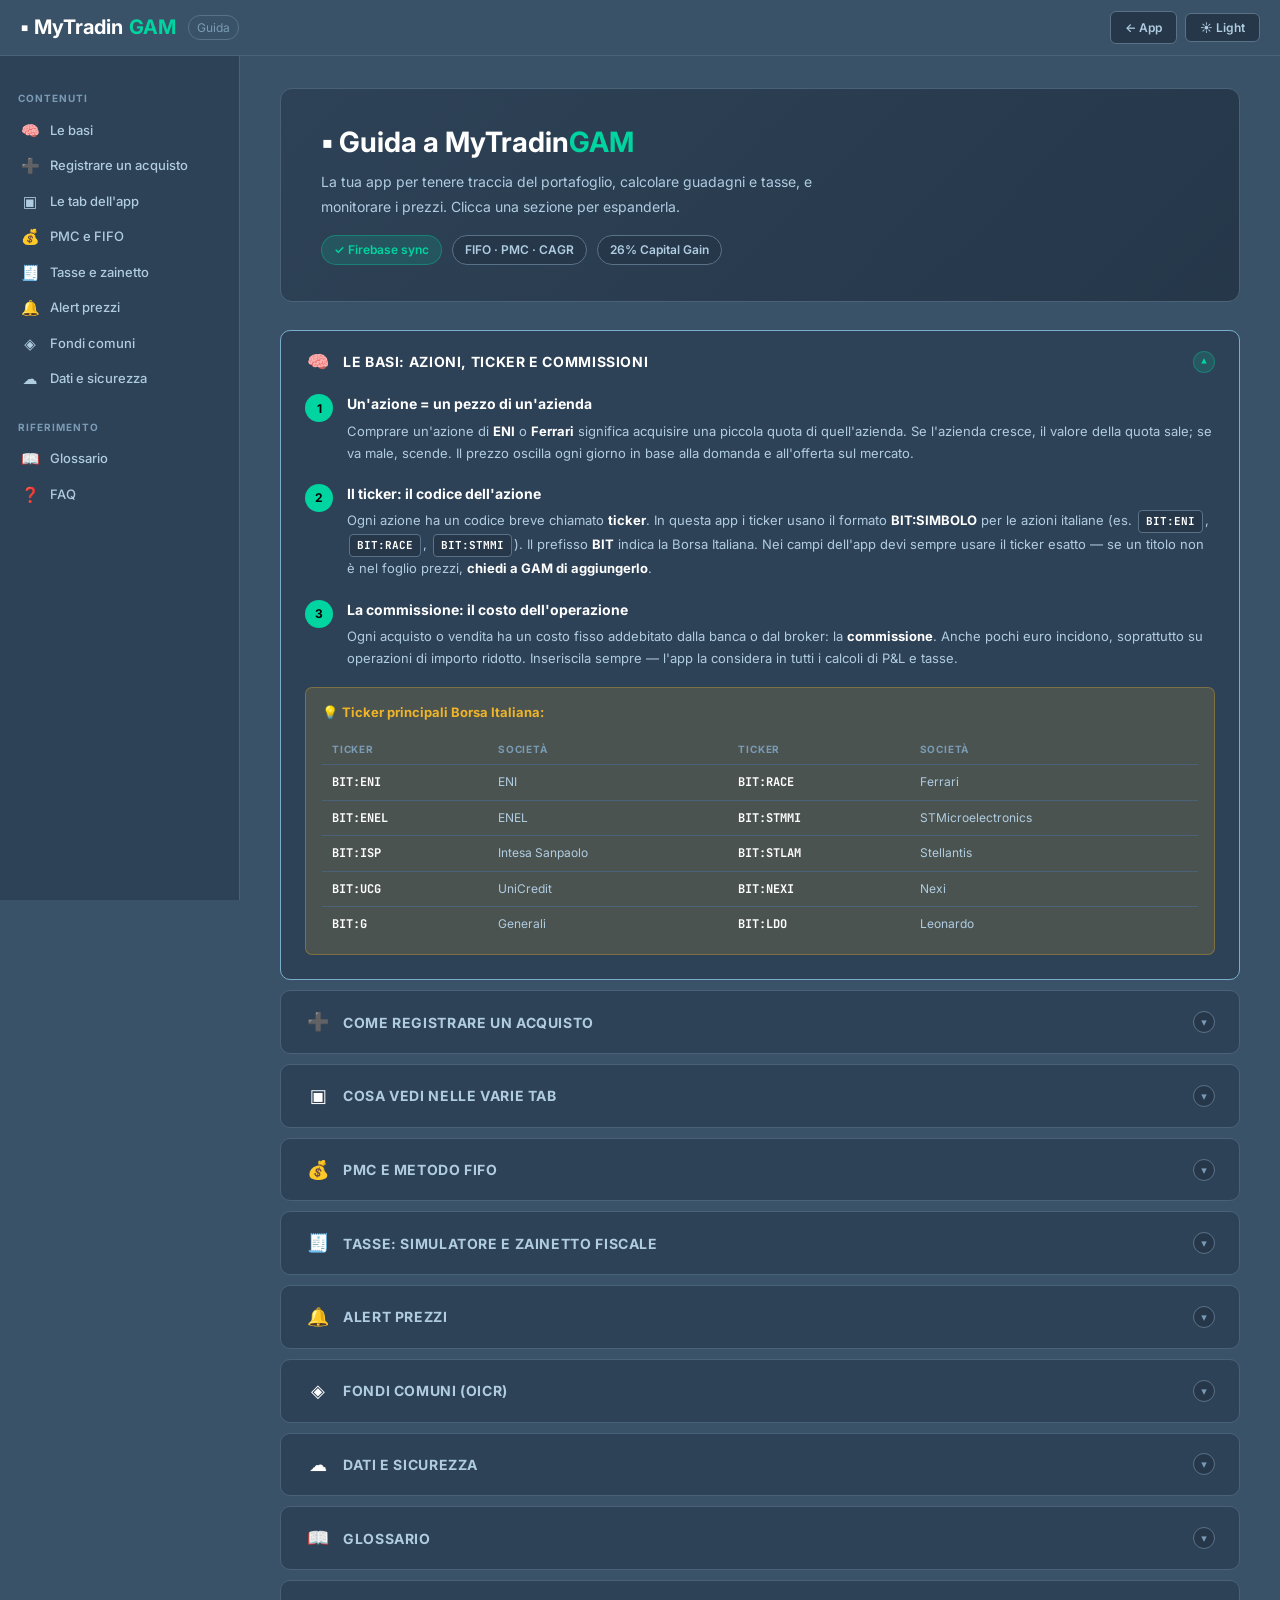
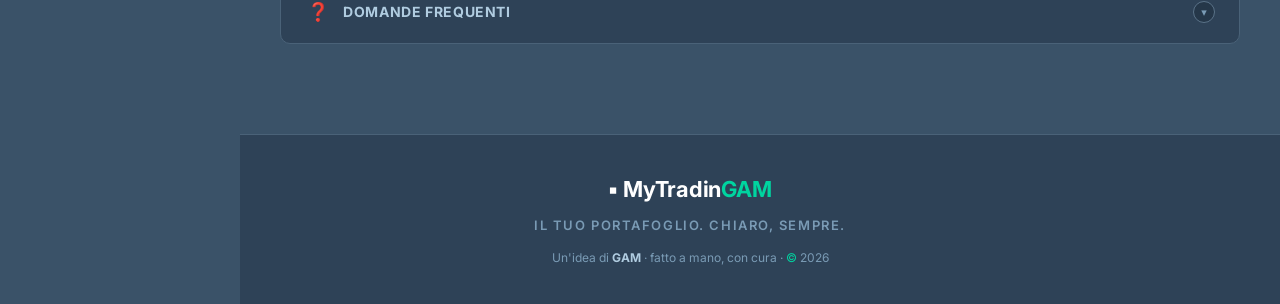
==== commit 5e871b01: "Add files via upload" ====
--- a/guida.html
+++ b/guida.html
@@ -188,6 +188,33 @@
 
 /* ── SCROLL PROGRESS ── */
 .progress-bar{position:fixed;top:var(--header-h);left:0;height:2px;background:var(--g);z-index:300;transition:width .1s linear;width:0%}
+
+/* ── FOOTER ── */
+footer{
+  margin-left:var(--sidebar-w);
+  border-top:1px solid var(--b1);
+  background:var(--s1);
+  padding:36px 40px;
+}
+.footer-inner{
+  max-width:820px;
+  display:flex;flex-direction:column;align-items:center;gap:8px;
+  text-align:center;
+}
+.footer-logo{
+  font-family:'Inter',sans-serif;font-size:22px;font-weight:700;
+  color:var(--tx);letter-spacing:-.01em;
+}
+.footer-logo em{color:var(--g);font-style:normal}
+.footer-claim{
+  font-size:13px;font-weight:600;color:var(--muted);
+  text-transform:uppercase;letter-spacing:.12em;
+}
+.footer-meta{
+  font-size:12px;color:var(--muted);margin-top:4px;
+}
+.footer-meta strong{color:var(--dim)}
+@media(max-width:820px){footer{margin-left:0;padding:28px 20px}}
 </style>
 </head>
 <body>
@@ -652,6 +679,18 @@
   </main>
 </div>
 
+<!-- FOOTER -->
+<footer>
+  <div class="footer-inner">
+    <div class="footer-logo">▪ MyTradin<em>GAM</em></div>
+    <div class="footer-claim">Il tuo portafoglio. Chiaro, sempre.</div>
+    <div class="footer-meta">
+      Un'idea di <strong>GAM</strong> · fatto a mano, con cura ·
+      <span style="color:var(--g)">©</span> <span id="footer-year"></span>
+    </div>
+  </div>
+</footer>
+
 <script>
 // ── Theme ──
 var isDark = true;
@@ -666,6 +705,7 @@
   applyTheme();
 }
 applyTheme();
+document.getElementById('footer-year').textContent = new Date().getFullYear();
 
 // ── Accordion ──
 function toggleSection(header) {
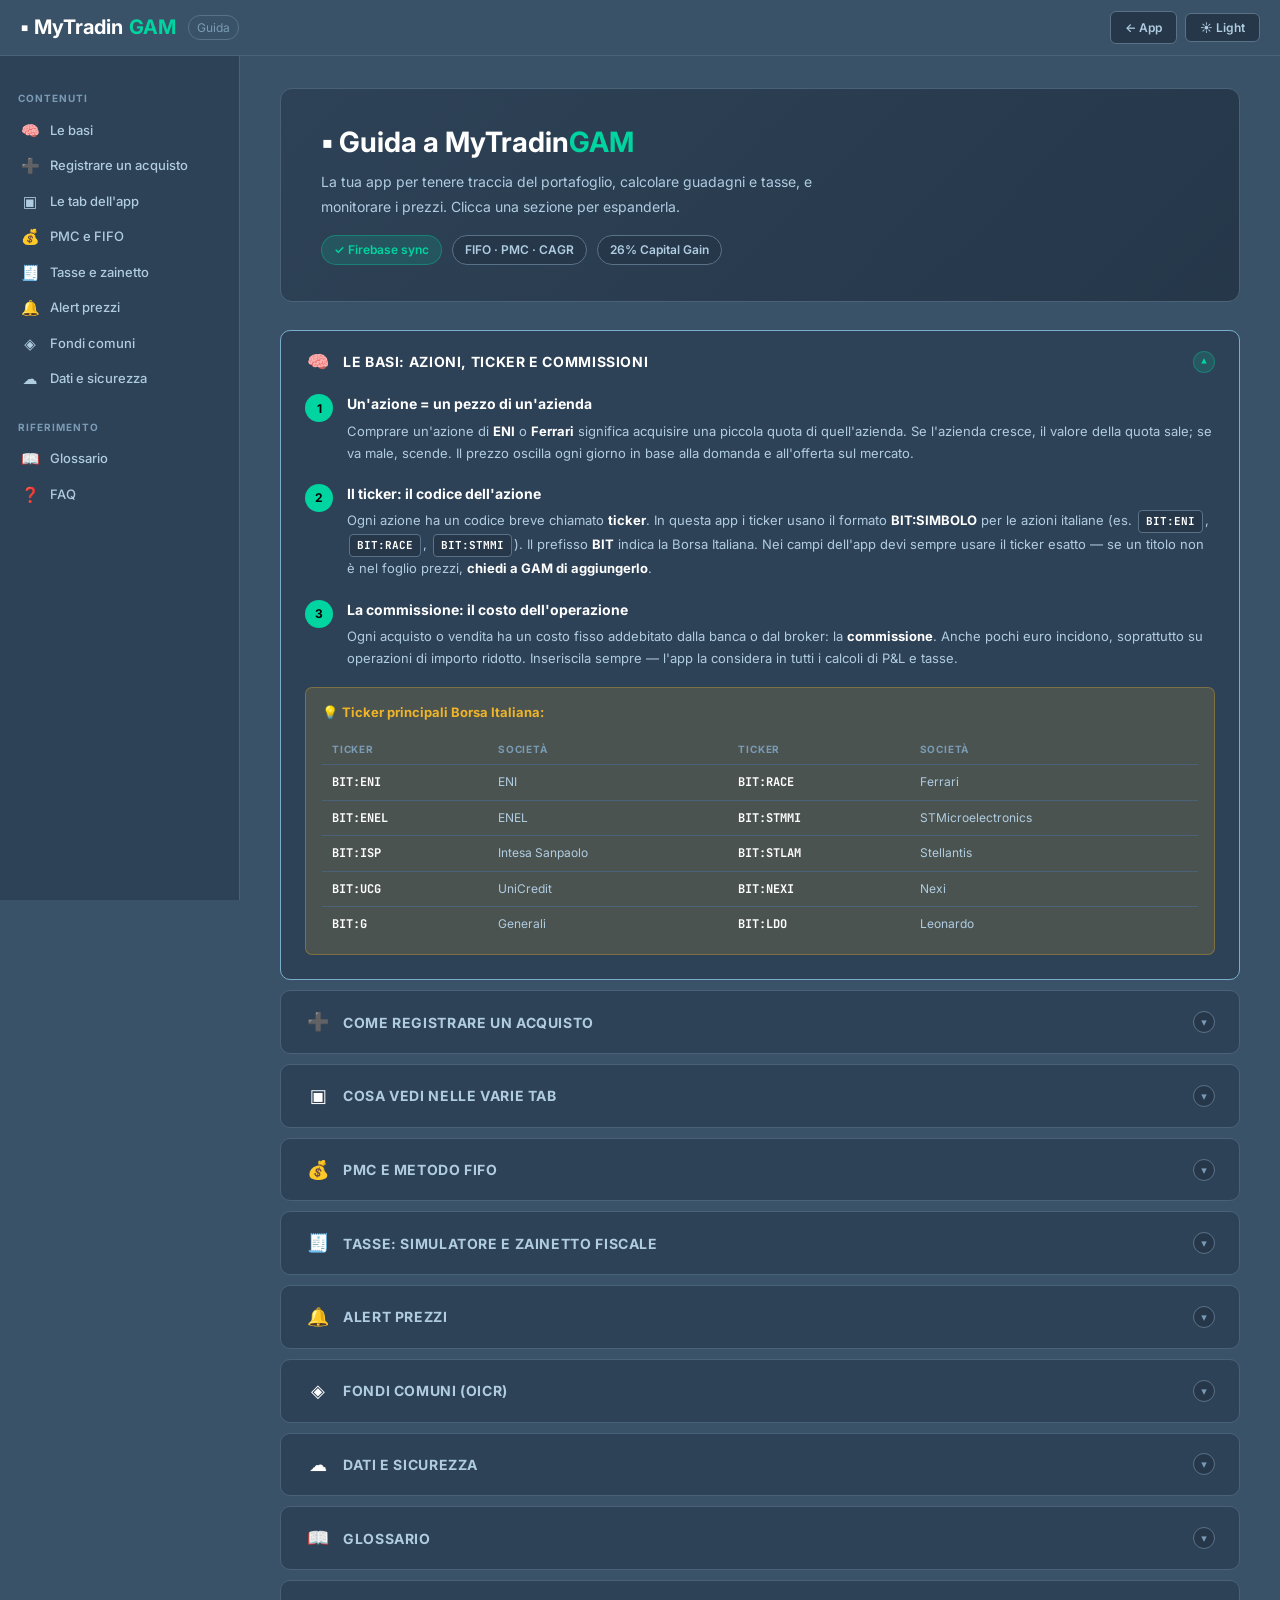
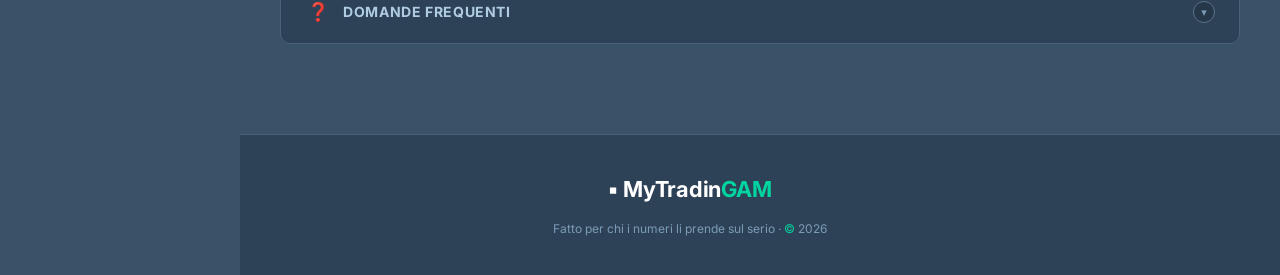
==== commit 4917426e: "Add files via upload" ====
--- a/guida.html
+++ b/guida.html
@@ -683,11 +683,7 @@
 <footer>
   <div class="footer-inner">
     <div class="footer-logo">▪ MyTradin<em>GAM</em></div>
-    <div class="footer-claim">Il tuo portafoglio. Chiaro, sempre.</div>
-    <div class="footer-meta">
-      Un'idea di <strong>GAM</strong> · fatto a mano, con cura ·
-      <span style="color:var(--g)">©</span> <span id="footer-year"></span>
-    </div>
+    <div class="footer-meta">Fatto per chi i numeri li prende sul serio · <span style="color:var(--g)">©</span> <span id="footer-year"></span></div>
   </div>
 </footer>
 
